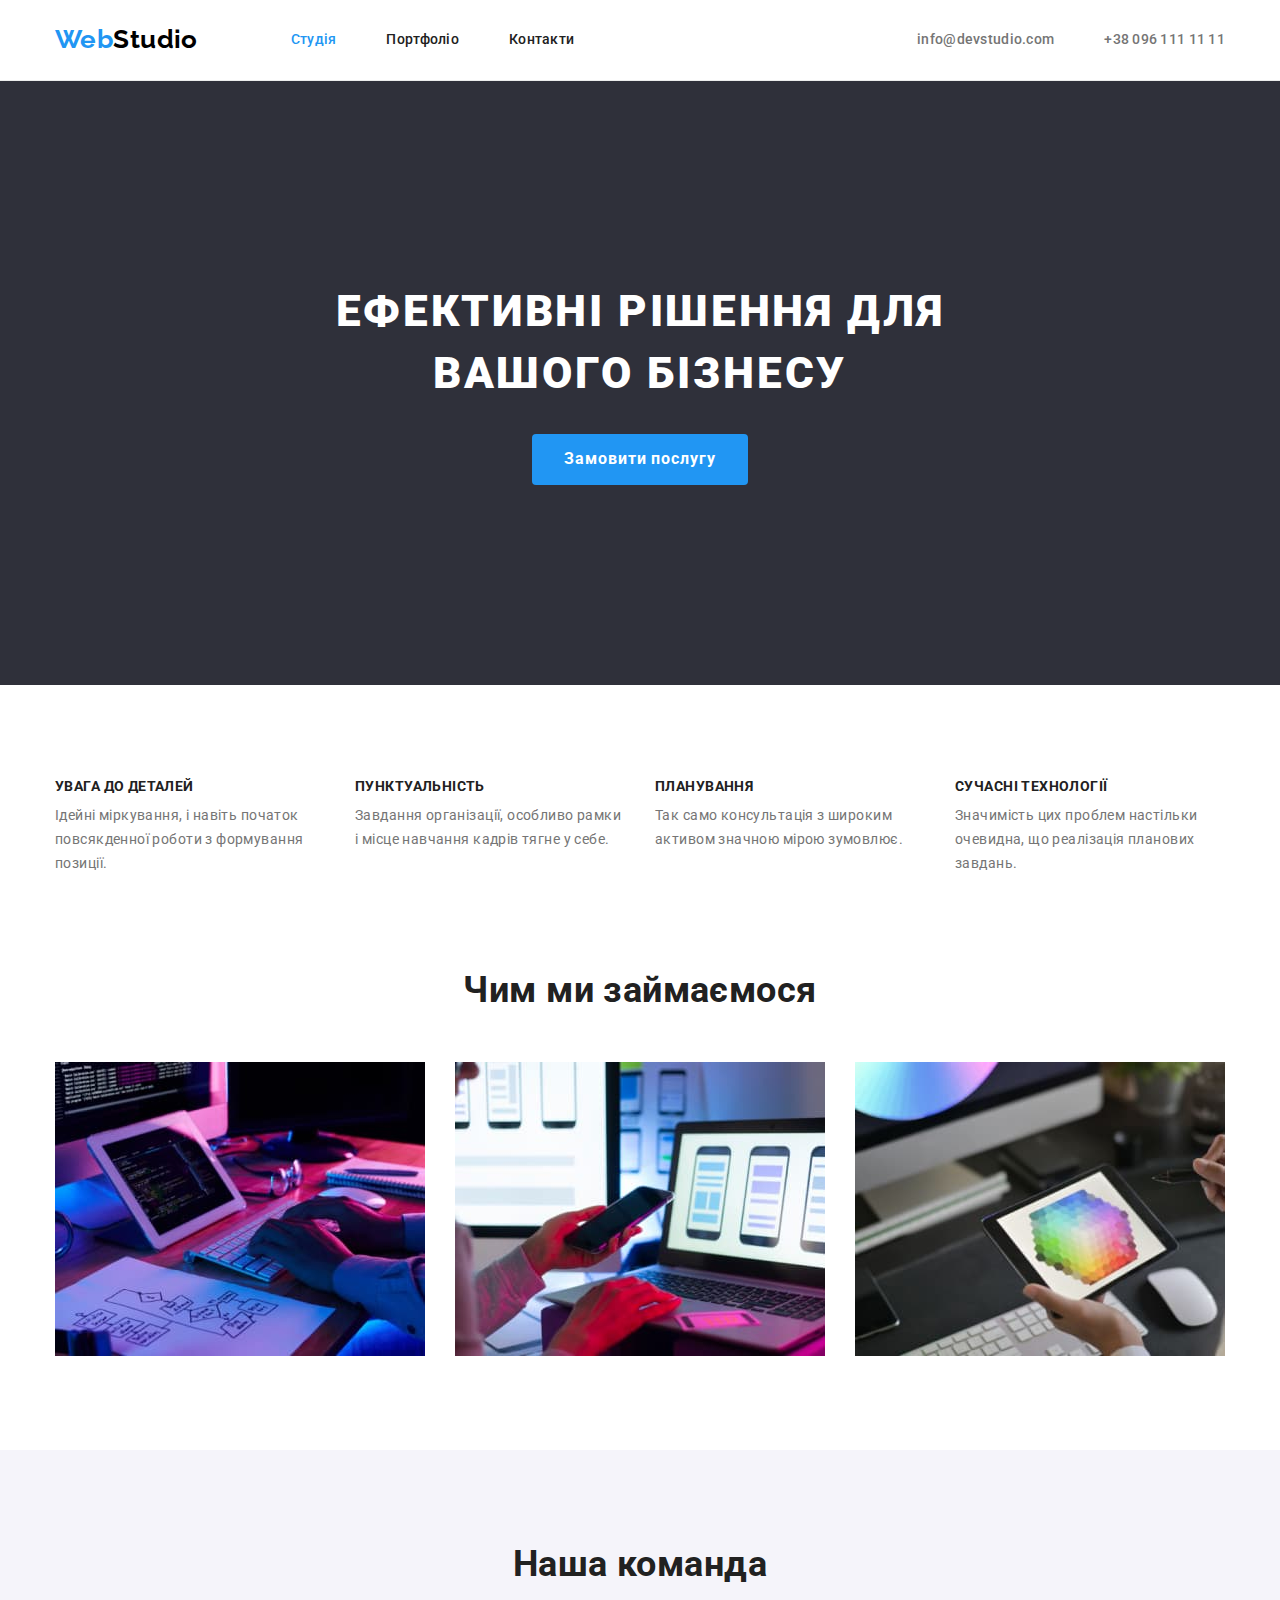
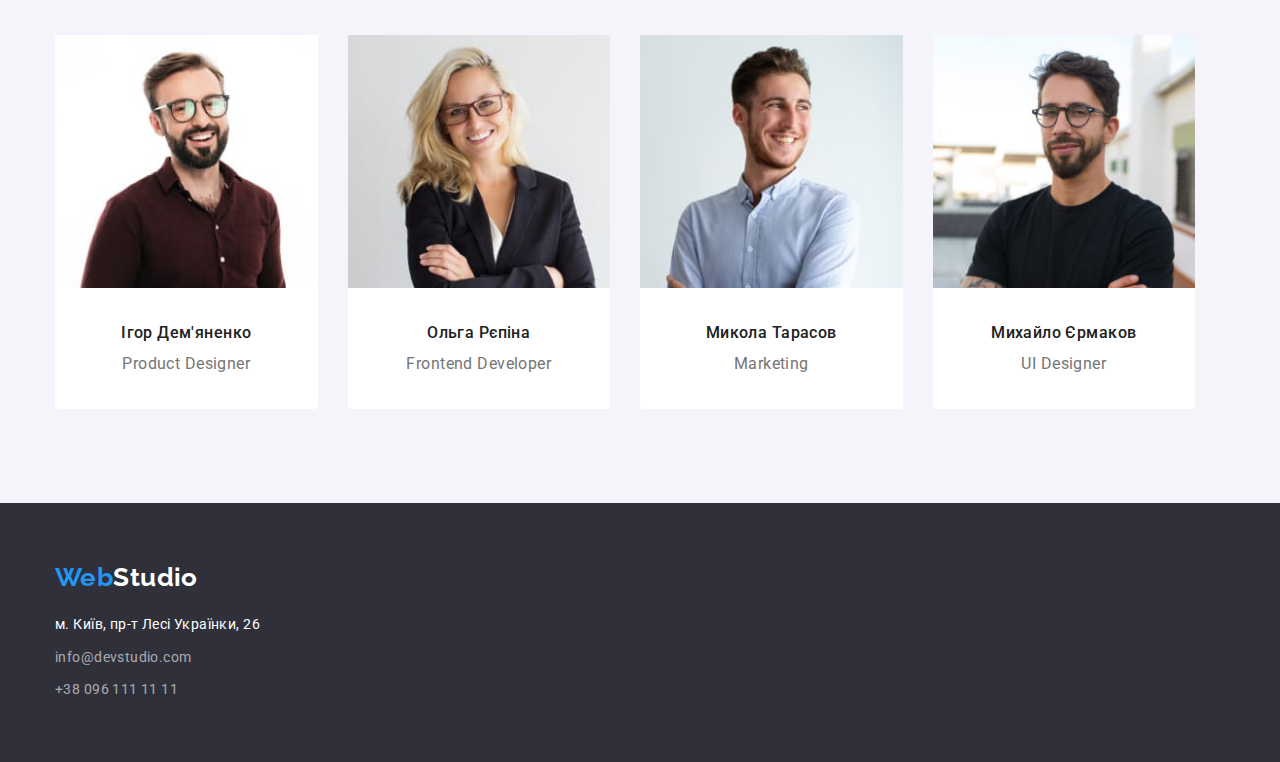
==== index.html @ bd80c908 "Перенос разметки и фото из предыдущего задания" ====
<!DOCTYPE html>
<html lang="uk">
<head>
    <meta charset="UTF-8">
    <meta http-equiv="X-UA-Compatible" content="IE=edge">
    <meta name="viewport" content="width=device-width, initial-scale=1.0">
    <link rel="preconnect" href="https://fonts.googleapis.com">
    <link rel="preconnect" href="https://fonts.gstatic.com" crossorigin>
    <link href="https://fonts.googleapis.com/css2?family=Raleway:wght@700&family=Roboto:wght@400;500;700;900&display=swap" rel="stylesheet">
    <link rel="stylesheet" href="https://cdnjs.cloudflare.com/ajax/libs/modern-normalize/1.0.0/modern-normalize.min.css" />
    <title>WebStudio</title>
    <link rel="stylesheet" href="./css/styles.css">
</head>
<body>
    <header class="header">
        <div class="container flex-container">
            <nav class="nav">
                <a class="logo" href="#"><span>Web</span>Studio</a>
                <ul class="site-navigation">
                    <li class="item"><a class="navigation-link current" href="#">Студія</a></li>
                    <li class="item"><a class="navigation-link" href="./portfolio.html">Портфоліо</a></li>
                    <li class="item"><a class="navigation-link" href="#">Контакти</a></li>
                </ul>
            </nav>
            <ul class="contacts-links">
                <li class="item"><a class="contacts-link" href="mailto:info@devstudio.com">info@devstudio.com</a></li>
                <li class="item"><a class="contacts-link" href="tel:+380961111111">+38 096 111 11 11</a></li>
            </ul>
        </div>
    </header>
    <main>
        <section class="hero">
            <div class="container">
                <h1 class="hero-title">Ефективні рішення для вашого бізнесу</h1>
                <button class="hero-button" type="button">Замовити послугу</button>
            </div>
        </section>
        <section class="section">
            <div class="container">
                <h2 class="visually-hidden">Чому ми</h2>
                <ul class="benefits">
                    <li class="item">
                        <h3 class="benefits-title">УВАГА ДО ДЕТАЛЕЙ</h3>
                        <p class="benefits-text">Ідейні міркування, і навіть початок повсякденної роботи з формування позиції.</p>
                    </li>
                    <li class="item">
                        <h3 class="benefits-title">ПУНКТУАЛЬНІСТЬ</h3>
                        <p class="benefits-text">Завдання організації, особливо рамки і місце навчання кадрів тягне у себе.</p>
                    </li>
                    <li class="item">
                        <h3 class="benefits-title">ПЛАНУВАННЯ</h3>
                        <p class="benefits-text">Так само консультація з широким активом значною мірою зумовлює.</p>
                    </li>
                    <li class="item">
                        <h3 class="benefits-title">СУЧАСНІ ТЕХНОЛОГІЇ</h3>
                        <p class="benefits-text">Значимість цих проблем настільки очевидна, що реалізація планових завдань.</p>
                    </li>
                </ul>
            </div>
        </section>
        <section class="section nopadding">
            <div class="container">
                <h2 class="section-title">Чим ми займаємося</h2>
                <ul class="offer-list">
                    <li class="item">
                        <a href="#"><img src="./images/img-4.jpg" alt="Веб розробка" width="370" height="294"></a>
                    </li>
                    <li class="item">
                        <a href="#"><img src="./images/img-5.jpg" alt="Дизайн інтерфейсів" width="370" height="294"></a>
                    </li>
                    <li class="item">
                        <a href="#"><img src="./images/img-6.jpg" alt="Графіка" width="370" height="294"></a>
                    </li>
                </ul>
            </div>
        </section>
        <section class="section team">
            <div class="container">
                <h2 class="section-title">Наша команда</h2>
                <ul class="team-list">
                    <li class="item">
                        <img class="team-img" src="./images/img.jpg" alt="Ігор Дем'яненко" width="270" height="260">
                        <div class="team-member-info">
                            <h3 class="team-title">Ігор Дем'яненко</h3>
                            <p class="team-text">Product Designer</p>
                        </div>
                    </li>
                    <li class="item">
                        <img class="team-img" src="./images/img-1.jpg" alt="Ольга Рєпіна" width="270" height="260">
                        <div class="team-member-info">
                            <h3 class="team-title">Ольга Рєпіна</h3>
                            <p class="team-text">Frontend Developer</p>
                        </div>
                    </li>
                    <li class="item">
                        <img class="team-img" src="./images/img-2.jpg" alt="Микола Тарасов" width="270" height="260">
                        <div class="team-member-info">
                            <h3 class="team-title">Микола Тарасов</h3>
                            <p class="team-text">Marketing</p>
                        </div>
                    </li>
                    <li class="item">
                        <img class="team-img" src="./images/img-3.jpg" alt="Михайло Єрмаков" width="270" height="260">
                        <div class="team-member-info">
                            <h3 class="team-title">Михайло Єрмаков</h3>
                            <p class="team-text">UI Designer</p>
                        </div>
                    </li>
                </ul>
            </div>
        </section>
    </main>
    <footer class="footer">
        <div class="container">
            <a class="footer-logo" href="#"><span>Web</span>Studio</a>
            <address class="address">
                <ul class="arddess-links">
                    <li class="item"><a class="address-link location" href="#">м. Київ, пр-т Лесі Українки, 26</a></li>
                    <li class="item"><a class="address-link" href="mailto:info@devstudio.com">info@devstudio.com</a></li>
                    <li class="item"><a class="address-link" href="tel:+380961111111">+38 096 111 11 11</a></li>
                </ul>
            </address>
        </div>
    </footer>
</body>
</html>
---- css/styles.css ----
/* 

font-family: 'Raleway', sans-serif;
font-family: 'Roboto', sans-serif; 

*/

*,
*::after,
*::before {
    box-sizing: border-box;
}

:root {
    --primary-bg-color: #FFFFFF;
    --secondary-bg-color: #F5F4FA;
    --primary-text-color: #212121;
    --secondary-text-color: #757575;
    --accent-color: #2196F3;
    --footer-bg-color: #2F303A;
    --white-color: #ffffff;
    --header-borderline: #ECECEC;
    --works-borderline: #eeeeee;
}

body {
    margin: 0;
    padding: 0;

    background-color: var(--primary-bg-color);

    font-size: 14px;
    font-family: 'Roboto', sans-serif;
    letter-spacing: 0.03em;
    color: var(--primary-text-color);
}

/* Reset */

h1,
h2,
h3,
h4,
h5,
h6,
p,
ul,
li {
    margin: 0;
    padding: 0;
}

a {
    text-decoration: none;
}

ul {
    list-style-type: none;
}

img {
    display: block;
    max-width: 100%;
    height: auto;
}

/* Hide */

.visually-hidden {
    position: absolute;
    width: 1px;
    height: 1px;
    margin: -1px;
    padding: 0;
    overflow: hidden;
    border: 0;
    clip: rect(0 0 0 0);
}

.container {
    margin: 0 auto;
    width: 1200px;
    padding: 0px 15px
}

/* Header */

.header {
    border-bottom: 1px solid var(--header-borderline);
}

.flex-container {
    display: flex;
    align-items: center;
}

.logo {
    /* Styles */
    font-family: 'Raleway', sans-serif;
    color: #000000;
    font-weight: 700;
    font-size: 26px;
    line-height: 1.15;
}

.logo > span {
    color: var(--accent-color);
}

.nav {
    display: flex;
    align-items: center;
}

.site-navigation {
    margin-left: 93px;
    display: flex;
    gap: 50px
}

/* .site-navigation > .item {
    padding: 32px 0px;
} */

.navigation-link {
    display: inline-block;
    padding: 32px 0px;

    font-weight: 500;
    line-height: 1.14;
    letter-spacing: 0.02em;
    color: var(--primary-text-color);
}

.navigation-link:hover,
.navigation-link:focus {
    color: var(--accent-color);
}

.contacts-links {
    display: flex;
    margin-left: auto;
    gap: 50px;
}

.contacts-link {    
    display: inline-block;
    padding: 32px 0px;

    color: var(--secondary-text-color);
    font-weight: 500;
    line-height: 1.14;
    letter-spacing: 0.02em;
}

.contacts-link:hover,
.contacts-link:focus {
    color: var(--accent-color);
}

.current {
    color: var(--accent-color);
}

/* Hero */

.hero {
    padding: 200px 0px;
    text-align: center;

    background-color: var(--footer-bg-color);  /* Для видимости белого текста */
    color: var(--white-color);
}

.hero-title {
    margin: 0 auto;
    margin-bottom: 30px;
    width: 696px;

    font-weight: 900;
    font-size: 44px;
    line-height: 1.4;
    text-align: center;
    letter-spacing: 0.06em;
    text-transform: uppercase;
}

.hero-button {
    border: 0;
    border-radius: 4px;
    padding: 10px 32px;

    background-color: var(--accent-color);

    font-weight: 700;
    font-size: 16px;
    line-height: 1.9;
    text-align: center;
    letter-spacing: 0.06em;
    color: var(--white-color);
}

.hero-button:hover,
.hero-button:focus {
    background-color: #188CE8;
}


/* Sections */

.section {
    padding: 94px 0px;
}

.section-title {
    margin-bottom: 50px;

    font-size: 36px;
    line-height: 1.16;
    text-align: center;
}

/* Benefits */

.benefits {
    display: flex;
    gap: 30px
}

.benefits > .item {
    flex-basis: calc((100% - 90px) / 4);
}

.benefits-title {
    font-size: 14px;
    line-height: 1.14;
    text-transform: uppercase;
    margin-bottom: 10px;
}

.benefits-text {
    color: var(--secondary-text-color);
    line-height: 1.7;
}

.nopadding {
    padding-top: 0px;
}

/* Offers */

.offer-list {
    display: flex;
    flex-wrap: wrap;
    gap: 30px;
}

.offer-list > .item {
    flex-basis: calc((100% - 60px) / 3);
}

/* Team */

.section.team {
    background-color: var(--secondary-bg-color);
}

.team-list {
    display: flex;
    flex-wrap: wrap;
    gap: 30px;
}

.team-list > .item {
    flex-basis: calc((100% - 120px) / 4);
    border-radius: 4px;

    background-color: #fff;
}

.team-img {
}

.team-member-info {
    padding: 30px 32px;
}

.team-title {
    text-align: center;

    font-weight: 500;
    font-size: 16px;
    line-height: 1.9;
}

.team-text {
    text-align: center;

    font-size: 16px;
    line-height: 1.9;
    color: var(--secondary-text-color);
}

/* Footer */

.footer {
    padding: 60px 0px;

    background-color: var(--footer-bg-color);
}

.footer-logo {
    display: block;
    margin-bottom: 20px;

    /* Styles */
    font-family: 'Raleway', sans-serif;
    color: var(--white-color);
    font-weight: 700;
    font-size: 26px;
    line-height: 1.15;
}

.footer-logo > span {
    color: var(--accent-color);
}

.arddess-links > .item {
    margin-bottom: 9px;
}

.arddess-links>.item:last-child {
    margin-bottom: 0px;
}

.address-link {
    line-height: 1.7;
    font-style: normal;
    color: rgba(255, 255, 255, 0.6);;
}

.address-link.location {
    color: var(--white-color);
}

.address-link:hover,
.address-link:focus {
    color: var(--accent-color)
}

/* PAGE PORTFOLIO */

/* Filters */

.filters-list {
    justify-content: center;
    margin-bottom: 50px;
    display: flex;
    gap: 8px;
}

.filters-btn {
    padding: 6px 22px;
    border: 0;
    border-radius: 4px;

    font-family: 'Roboto';
    font-style: normal;
    font-weight: 500;
    font-size: 16px;
    line-height: 1.6;
    letter-spacing: 0.03em;
    color: var(--primary-text-color);
    background-color: var(--secondary-bg-color);
}

.filters-btn:hover,
.filters-btn:focus {
    color: var(--white-color);
    background-color: var(--accent-color);
}

/* Works */

.works-list {
    display: flex;
    flex-wrap: wrap;
    gap: 30px;
}

.works-list > .item {
    flex-basis: calc((100% - 60px) / 3);
}

.work-about {
    padding: 20px 24px;
    border-bottom: 1px solid var(--works-borderline);
    border-left: 1px solid var(--works-borderline);
    border-right: 1px solid var(--works-borderline);
}

.works-title {
    margin-bottom: 4px;

    font-size: 18px;
    line-height: 2;
    letter-spacing: 0.06em;
    color: var(--primary-text-color);
}

.works-text {
    

    font-size: 16px;
    line-height: 1.9;
    letter-spacing: 0.03em;
    color: var(--secondary-text-color);
}
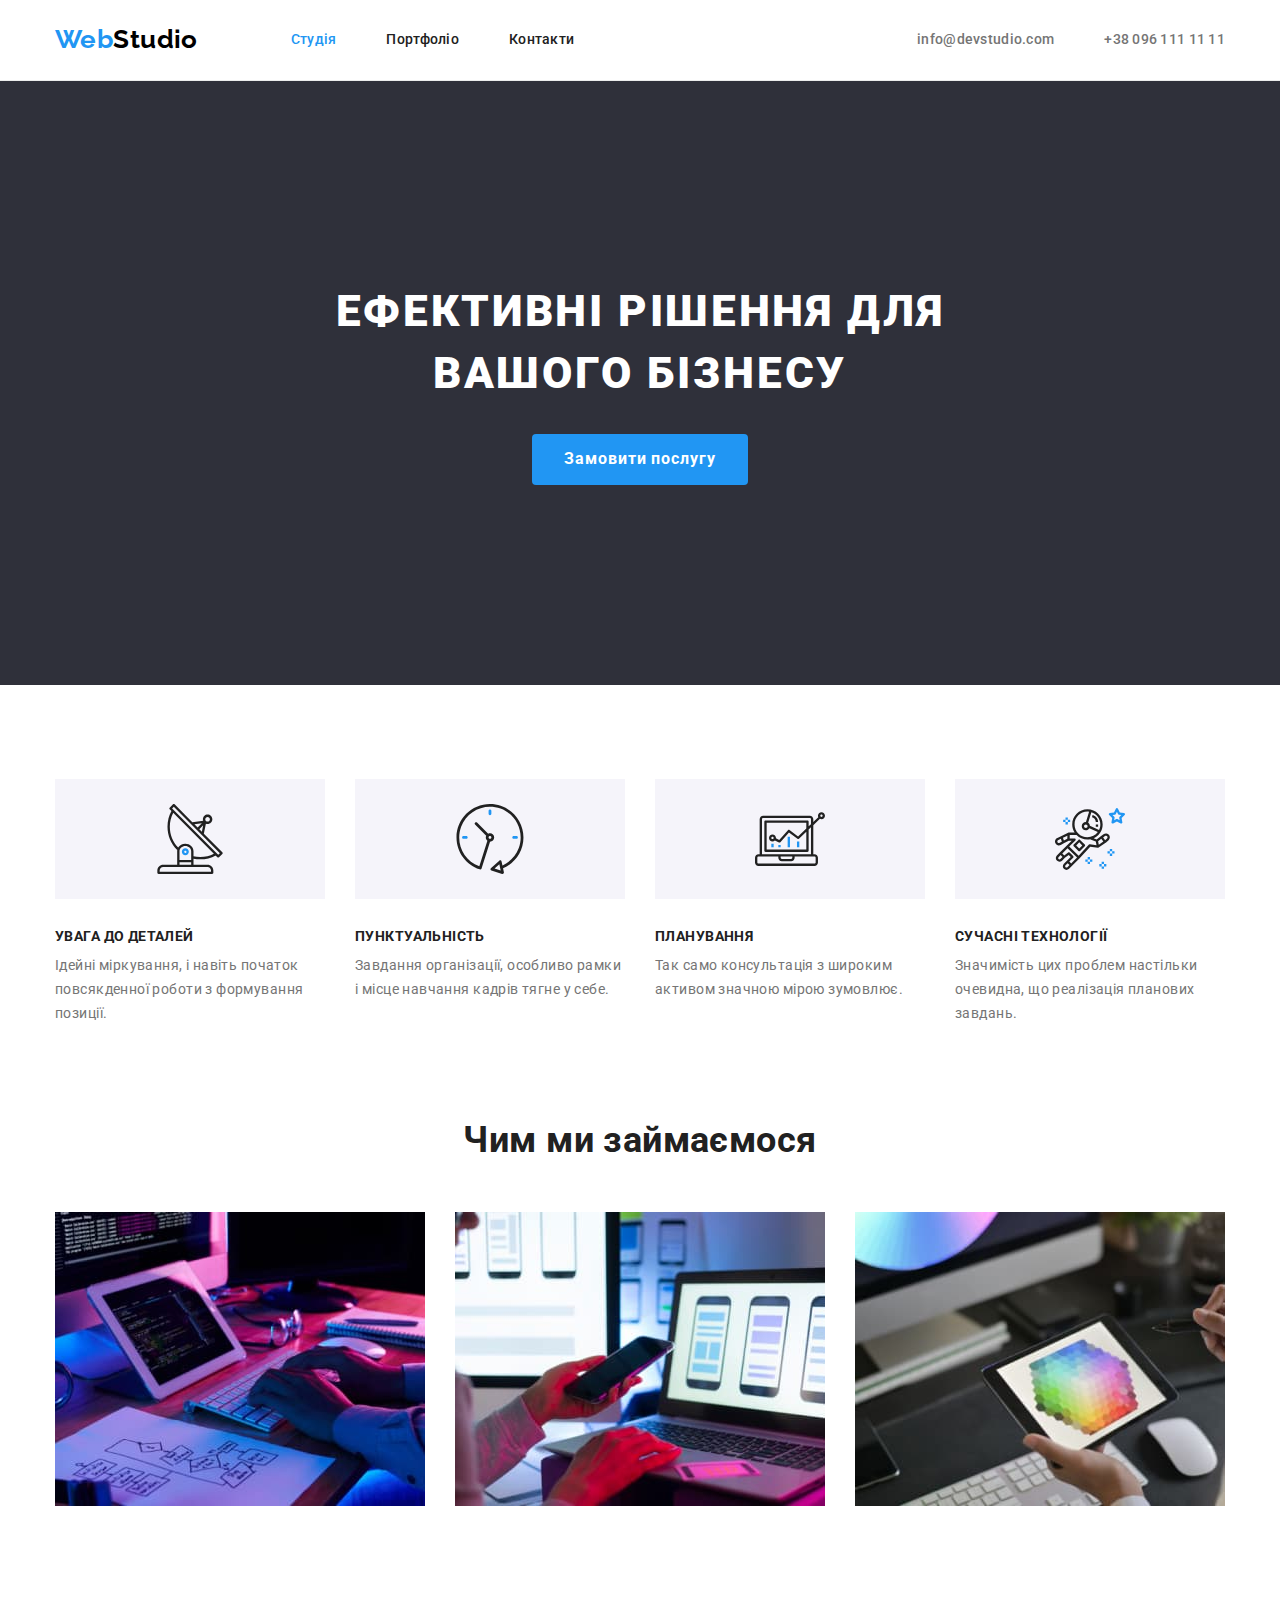
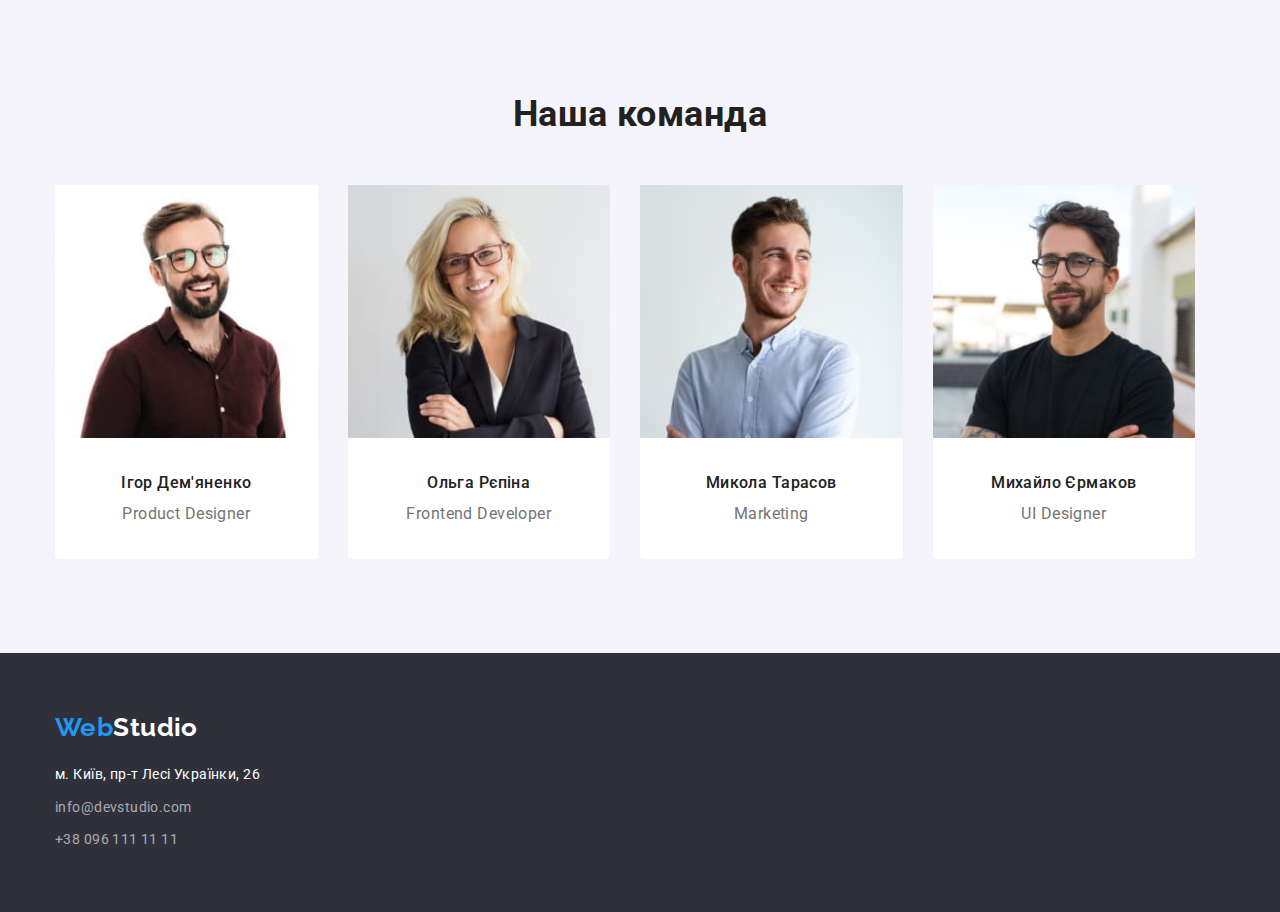
==== commit 912772d4: "Иконки" ====
--- a/index.html
+++ b/index.html
@@ -40,18 +40,38 @@
                 <h2 class="visually-hidden">Чому ми</h2>
                 <ul class="benefits">
                     <li class="item">
+                        <div class="benefits-icon-wrap">
+                            <svg class="benefits-icon" width="70" height="70">
+                                <use href="./images/icons-sprite.svg#icon-antenna"></use>
+                            </svg>
+                        </div>
                         <h3 class="benefits-title">УВАГА ДО ДЕТАЛЕЙ</h3>
                         <p class="benefits-text">Ідейні міркування, і навіть початок повсякденної роботи з формування позиції.</p>
                     </li>
                     <li class="item">
+                        <div class="benefits-icon-wrap">
+                            <svg class="benefits-icon" width="70" height="70">
+                                <use href="./images/icons-sprite.svg#icon-clock"></use>
+                            </svg>
+                        </div>
                         <h3 class="benefits-title">ПУНКТУАЛЬНІСТЬ</h3>
                         <p class="benefits-text">Завдання організації, особливо рамки і місце навчання кадрів тягне у себе.</p>
                     </li>
                     <li class="item">
+                        <div class="benefits-icon-wrap">
+                            <svg class="benefits-icon" width="70" height="70">
+                                <use href="./images/icons-sprite.svg#icon-diagram"></use>
+                            </svg>
+                        </div>
                         <h3 class="benefits-title">ПЛАНУВАННЯ</h3>
                         <p class="benefits-text">Так само консультація з широким активом значною мірою зумовлює.</p>
                     </li>
                     <li class="item">
+                        <div class="benefits-icon-wrap">
+                            <svg class="benefits-icon" width="70" height="70">
+                                <use href="./images/icons-sprite.svg#icon-astronaut"></use>
+                            </svg>
+                        </div>
                         <h3 class="benefits-title">СУЧАСНІ ТЕХНОЛОГІЇ</h3>
                         <p class="benefits-text">Значимість цих проблем настільки очевидна, що реалізація планових завдань.</p>
                     </li>
--- a/css/styles.css
+++ b/css/styles.css
@@ -231,6 +231,19 @@
     flex-basis: calc((100% - 90px) / 4);
 }
 
+.benefits-icon-wrap {
+    width: 270px;
+    height: 120px;
+    padding: 25px 100px;
+    margin-bottom: 30px;
+    background-color: var(--secondary-bg-color)
+}
+
+.benefits-icon {
+    width: 70px;
+    height: 70px;
+}
+
 .benefits-title {
     font-size: 14px;
     line-height: 1.14;
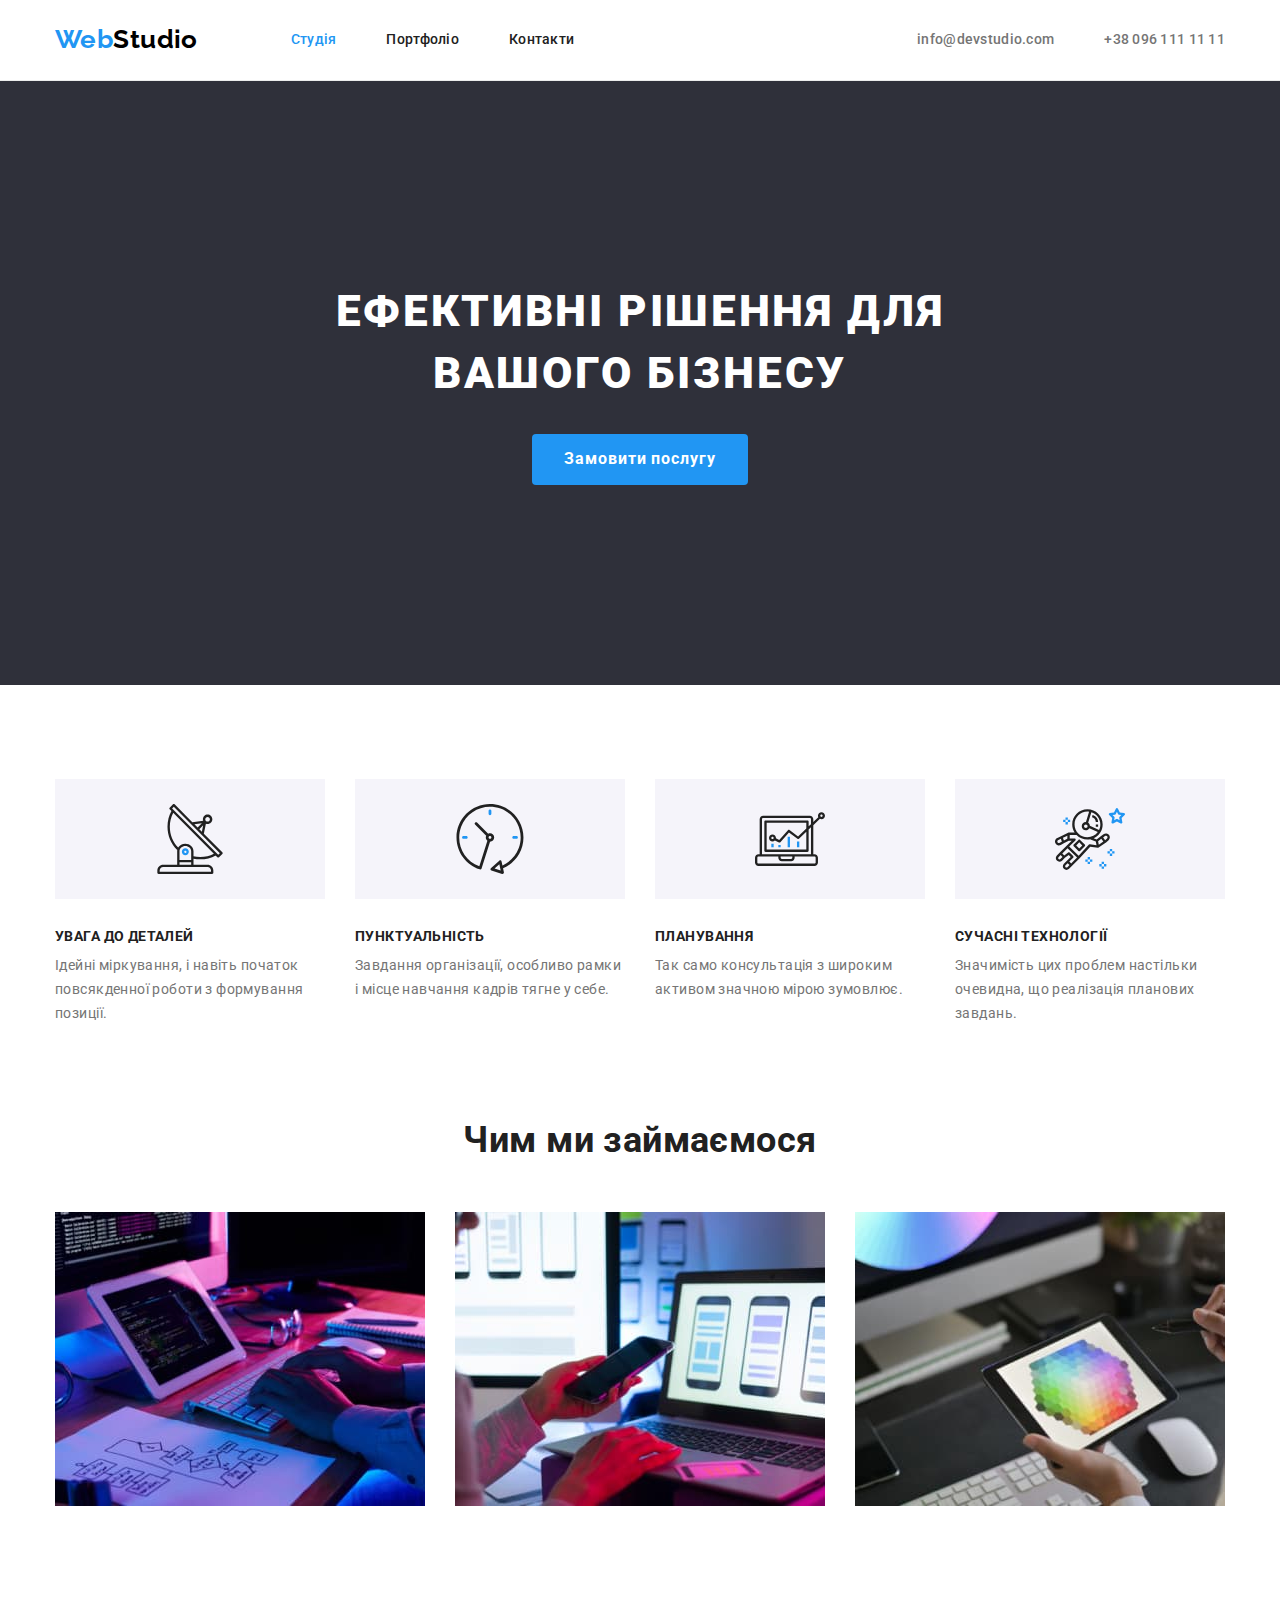
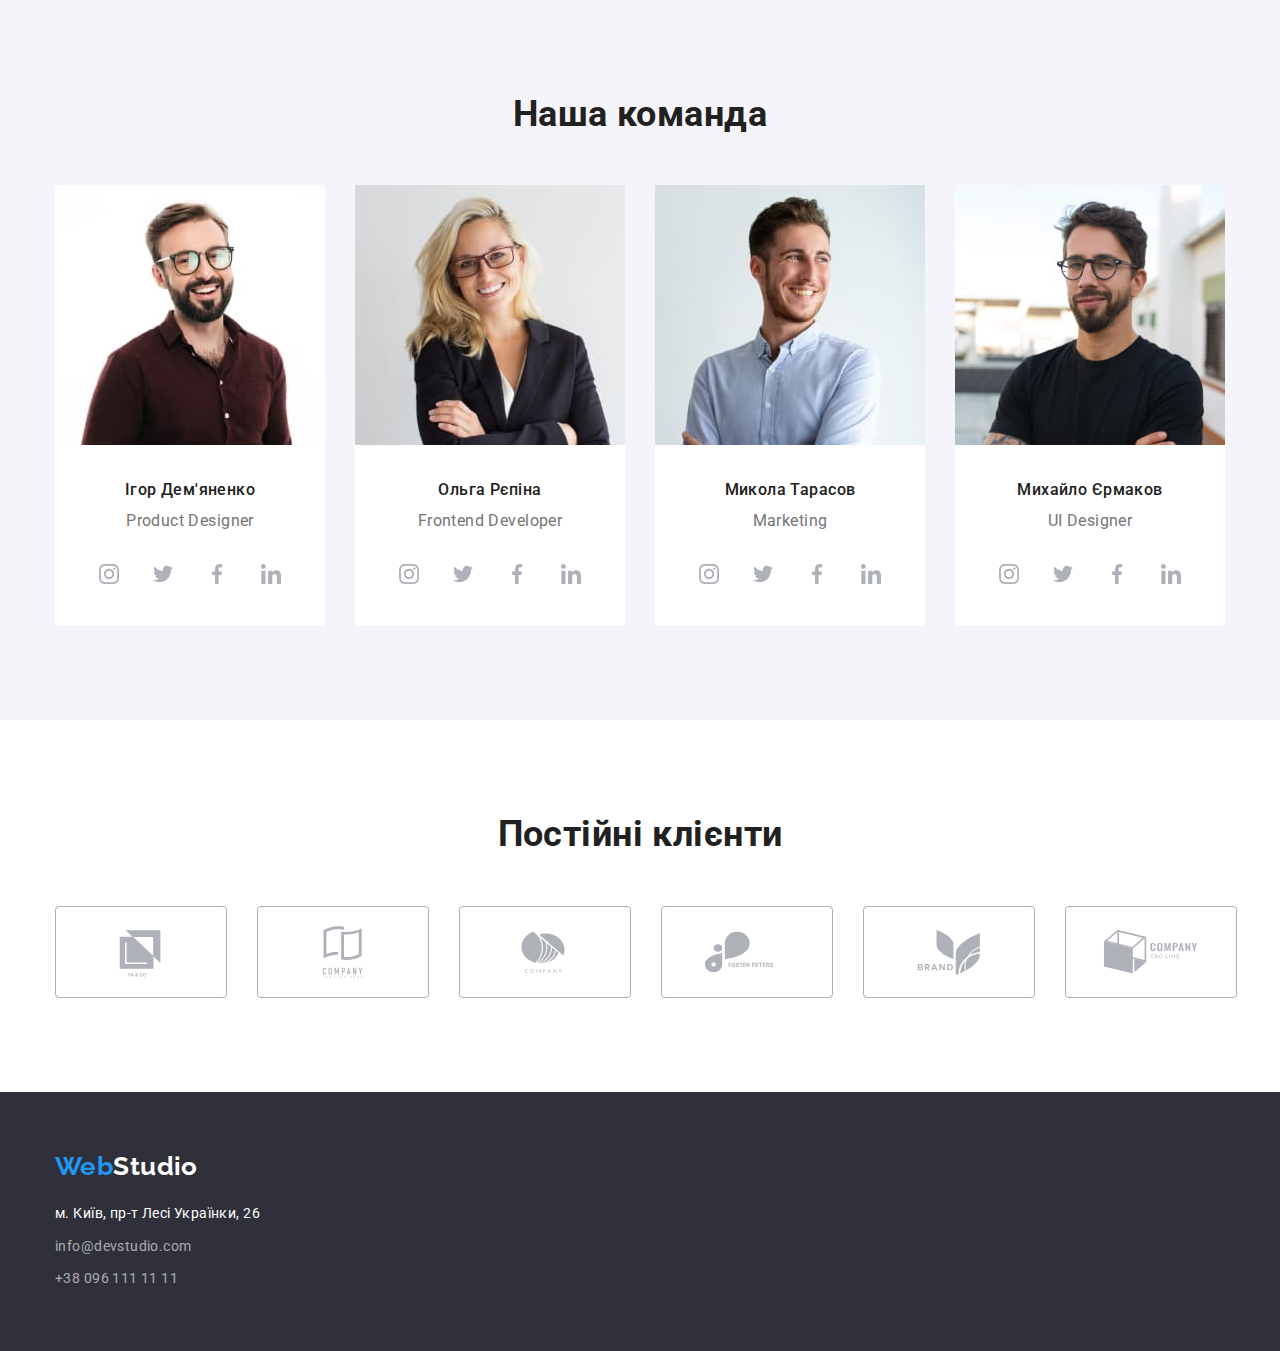
==== commit 526c2524: "Иконки" ====
--- a/index.html
+++ b/index.html
@@ -103,6 +103,28 @@
                         <div class="team-member-info">
                             <h3 class="team-title">Ігор Дем'яненко</h3>
                             <p class="team-text">Product Designer</p>
+                            <div class="team-social-networks">
+                                <a href="#" class="social-networks-wrap">
+                                    <svg class="social-networks-icon" width="20" height="20">
+                                        <use href="./images/icons-sprite.svg#icon-instagram"></use>
+                                    </svg>
+                                </a>
+                                <a href="#" class="social-networks-wrap">
+                                    <svg class="social-networks-icon" width="20" height="20">
+                                        <use href="./images/icons-sprite.svg#icon-twitter"></use>
+                                    </svg>
+                                </a>
+                                <a href="#" class="social-networks-wrap">
+                                    <svg class="social-networks-icon" width="20" height="20">
+                                        <use href="./images/icons-sprite.svg#icon-facebook"></use>
+                                    </svg>
+                                </a>
+                                <a href="#" class="social-networks-wrap">
+                                    <svg class="social-networks-icon" width="20" height="20">
+                                        <use href="./images/icons-sprite.svg#icon-linkedin"></use>
+                                    </svg>
+                                </a>
+                            </div>
                         </div>
                     </li>
                     <li class="item">
@@ -110,6 +132,28 @@
                         <div class="team-member-info">
                             <h3 class="team-title">Ольга Рєпіна</h3>
                             <p class="team-text">Frontend Developer</p>
+                            <div class="team-social-networks">
+                                <a href="#" class="social-networks-wrap">
+                                    <svg class="social-networks-icon" width="20" height="20">
+                                        <use href="./images/icons-sprite.svg#icon-instagram"></use>
+                                    </svg>
+                                </a>
+                                <a href="#" class="social-networks-wrap">
+                                    <svg class="social-networks-icon" width="20" height="20">
+                                        <use href="./images/icons-sprite.svg#icon-twitter"></use>
+                                    </svg>
+                                </a>
+                                <a href="#" class="social-networks-wrap">
+                                    <svg class="social-networks-icon" width="20" height="20">
+                                        <use href="./images/icons-sprite.svg#icon-facebook"></use>
+                                    </svg>
+                                </a>
+                                <a href="#" class="social-networks-wrap">
+                                    <svg class="social-networks-icon" width="20" height="20">
+                                        <use href="./images/icons-sprite.svg#icon-linkedin"></use>
+                                    </svg>
+                                </a>
+                            </div>
                         </div>
                     </li>
                     <li class="item">
@@ -117,6 +161,28 @@
                         <div class="team-member-info">
                             <h3 class="team-title">Микола Тарасов</h3>
                             <p class="team-text">Marketing</p>
+                            <div class="team-social-networks">
+                                <a href="#" class="social-networks-wrap">
+                                    <svg class="social-networks-icon" width="20" height="20">
+                                        <use href="./images/icons-sprite.svg#icon-instagram"></use>
+                                    </svg>
+                                </a>
+                                <a href="#" class="social-networks-wrap">
+                                    <svg class="social-networks-icon" width="20" height="20">
+                                        <use href="./images/icons-sprite.svg#icon-twitter"></use>
+                                    </svg>
+                                </a>
+                                <a href="#" class="social-networks-wrap">
+                                    <svg class="social-networks-icon" width="20" height="20">
+                                        <use href="./images/icons-sprite.svg#icon-facebook"></use>
+                                    </svg>
+                                </a>
+                                <a href="#" class="social-networks-wrap">
+                                    <svg class="social-networks-icon" width="20" height="20">
+                                        <use href="./images/icons-sprite.svg#icon-linkedin"></use>
+                                    </svg>
+                                </a>
+                            </div>
                         </div>
                     </li>
                     <li class="item">
@@ -124,7 +190,66 @@
                         <div class="team-member-info">
                             <h3 class="team-title">Михайло Єрмаков</h3>
                             <p class="team-text">UI Designer</p>
-                        </div>
+                            <div class="team-social-networks">
+                                <a href="#" class="social-networks-wrap">
+                                    <svg class="social-networks-icon" width="20" height="20">
+                                        <use href="./images/icons-sprite.svg#icon-instagram"></use>
+                                    </svg>
+                                </a>
+                                <a href="#" class="social-networks-wrap">
+                                    <svg class="social-networks-icon" width="20" height="20">
+                                        <use href="./images/icons-sprite.svg#icon-twitter"></use>
+                                    </svg>
+                                </a>
+                                <a href="#" class="social-networks-wrap">
+                                    <svg class="social-networks-icon" width="20" height="20">
+                                        <use href="./images/icons-sprite.svg#icon-facebook"></use>
+                                    </svg>
+                                </a>
+                                <a href="#" class="social-networks-wrap">
+                                    <svg class="social-networks-icon" width="20" height="20">
+                                        <use href="./images/icons-sprite.svg#icon-linkedin"></use>
+                                    </svg>
+                                </a>
+                            </div>
+                        </div>
+                    </li>
+                </ul>
+            </div>
+        </section>
+        <section class="section">
+            <div class="container">
+                <h2 class="section-title">Постійні клієнти</h2>
+                <ul class="clients-list">
+                    <li class="item">
+                        <svg class="client-icon" width="106" height="60">
+                            <use href="./images/icons-sprite.svg#icon-logo1"></use>
+                        </svg>
+                    </li>
+                    <li class="item">
+                        <svg class="client-icon" width="106" height="60">
+                            <use href="./images/icons-sprite.svg#icon-logo2"></use>
+                        </svg>
+                    </li>
+                    <li class="item">
+                        <svg class="client-icon" width="106" height="60">
+                            <use href="./images/icons-sprite.svg#icon-logo3"></use>
+                        </svg>
+                    </li>
+                    <li class="item">
+                        <svg class="client-icon" width="106" height="60">
+                            <use href="./images/icons-sprite.svg#icon-logo4"></use>
+                        </svg>
+                    </li>
+                    <li class="item">
+                        <svg class="client-icon" width="106" height="60">
+                            <use href="./images/icons-sprite.svg#icon-logo5"></use>
+                        </svg>
+                    </li>
+                    <li class="item">
+                        <svg class="client-icon" width="106" height="60">
+                            <use href="./images/icons-sprite.svg#icon-logo6"></use>
+                        </svg>
                     </li>
                 </ul>
             </div>
--- a/css/styles.css
+++ b/css/styles.css
@@ -21,6 +21,7 @@
     --white-color: #ffffff;
     --header-borderline: #ECECEC;
     --works-borderline: #eeeeee;
+    --clients-border-color: #AFB1B8;
 }
 
 body {
@@ -307,11 +308,47 @@
 }
 
 .team-text {
+    margin-bottom: 16px;
     text-align: center;
 
     font-size: 16px;
     line-height: 1.9;
     color: var(--secondary-text-color);
+}
+
+.team-social-networks {
+    display: flex;
+    gap: 10px;
+}
+
+.social-networks-wrap {
+    width: 44px;
+    height: 44px;
+    padding: 12px;
+    border-radius: 50%;
+}
+
+.social-networks-icon {
+    fill: currentColor;
+}   
+
+/* Clients */
+
+.clients-list {
+    display: flex;
+    gap: 30px;
+}
+
+.clients-list > .item {
+    height: 92px;
+    flex-basis: calc((100% - 150px) / 6);
+    padding: 16px 32px;
+    border: 1px solid var(--clients-border-color);
+    border-radius: 4px;
+}
+
+.client-icon {
+
 }
 
 /* Footer */
@@ -359,6 +396,10 @@
 .address-link:hover,
 .address-link:focus {
     color: var(--accent-color)
+}
+
+.footer-flex {
+    display: flex;
 }
 
 /* PAGE PORTFOLIO */
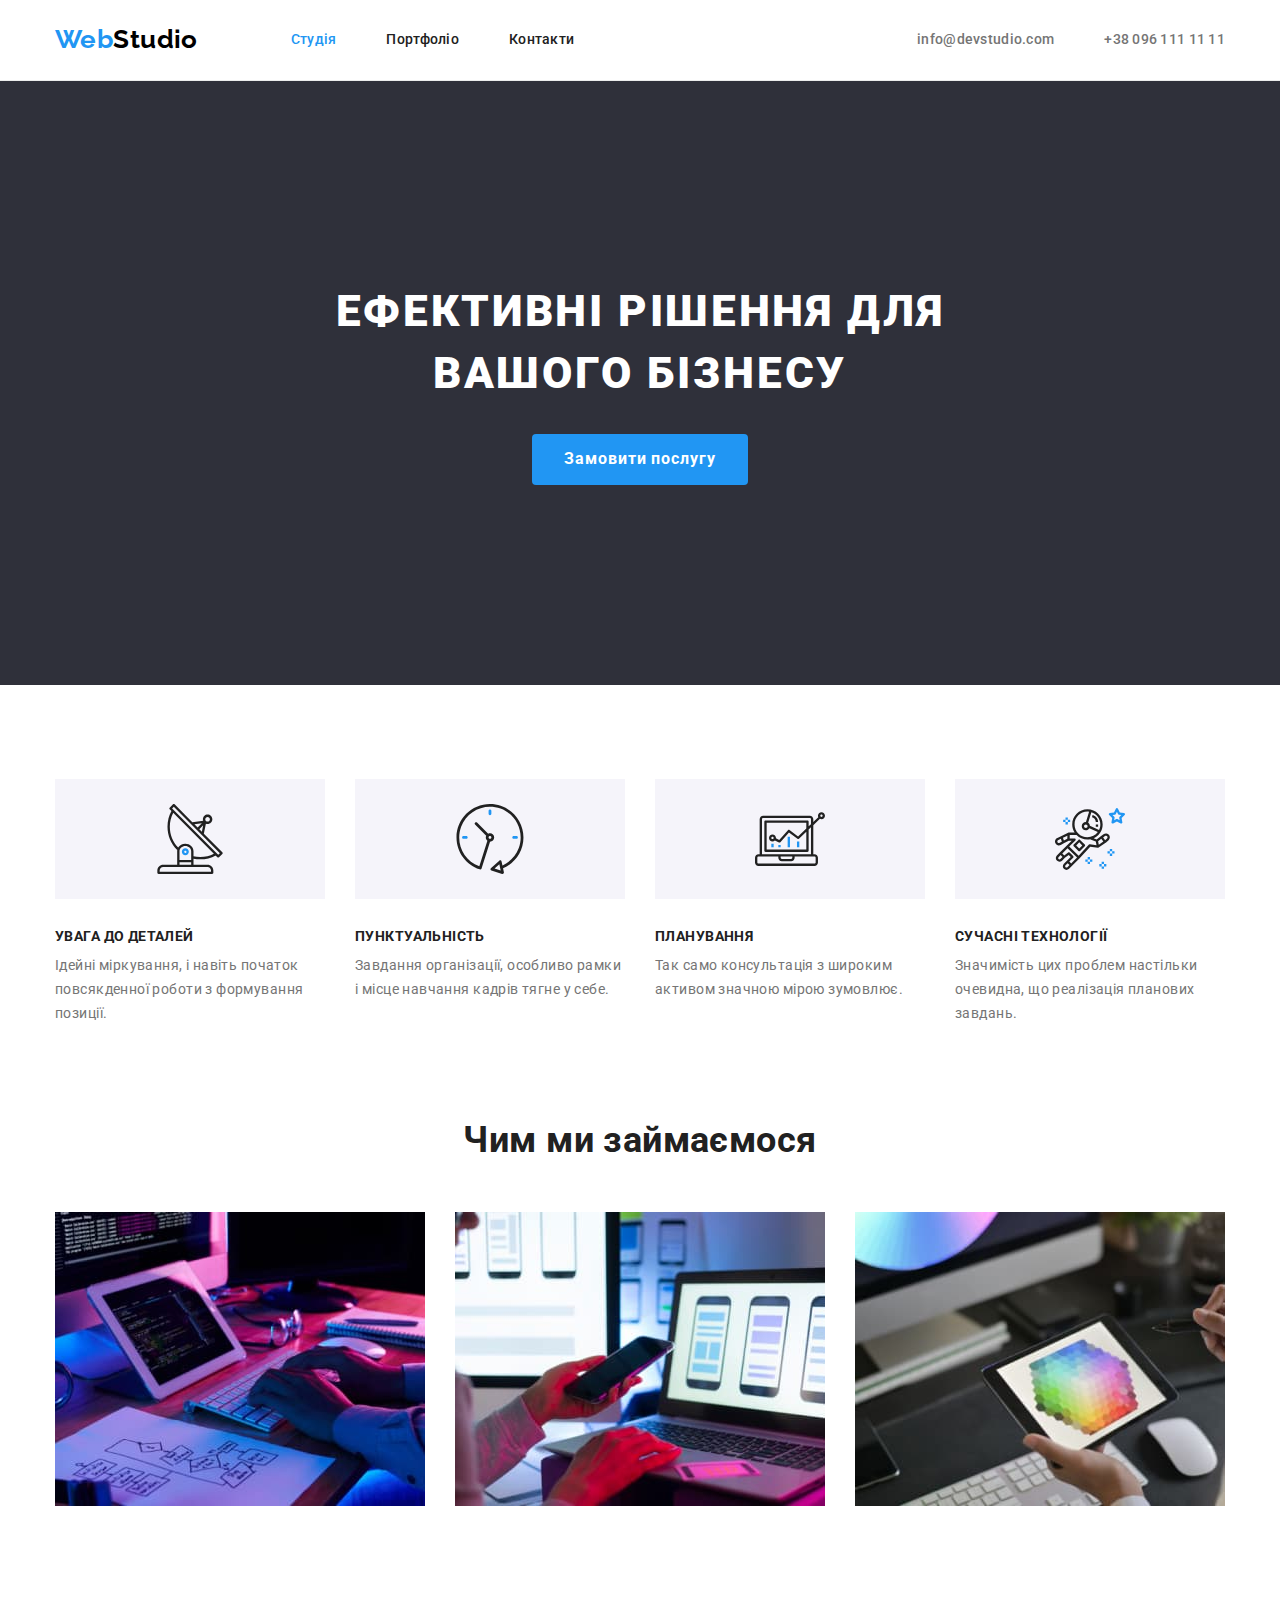
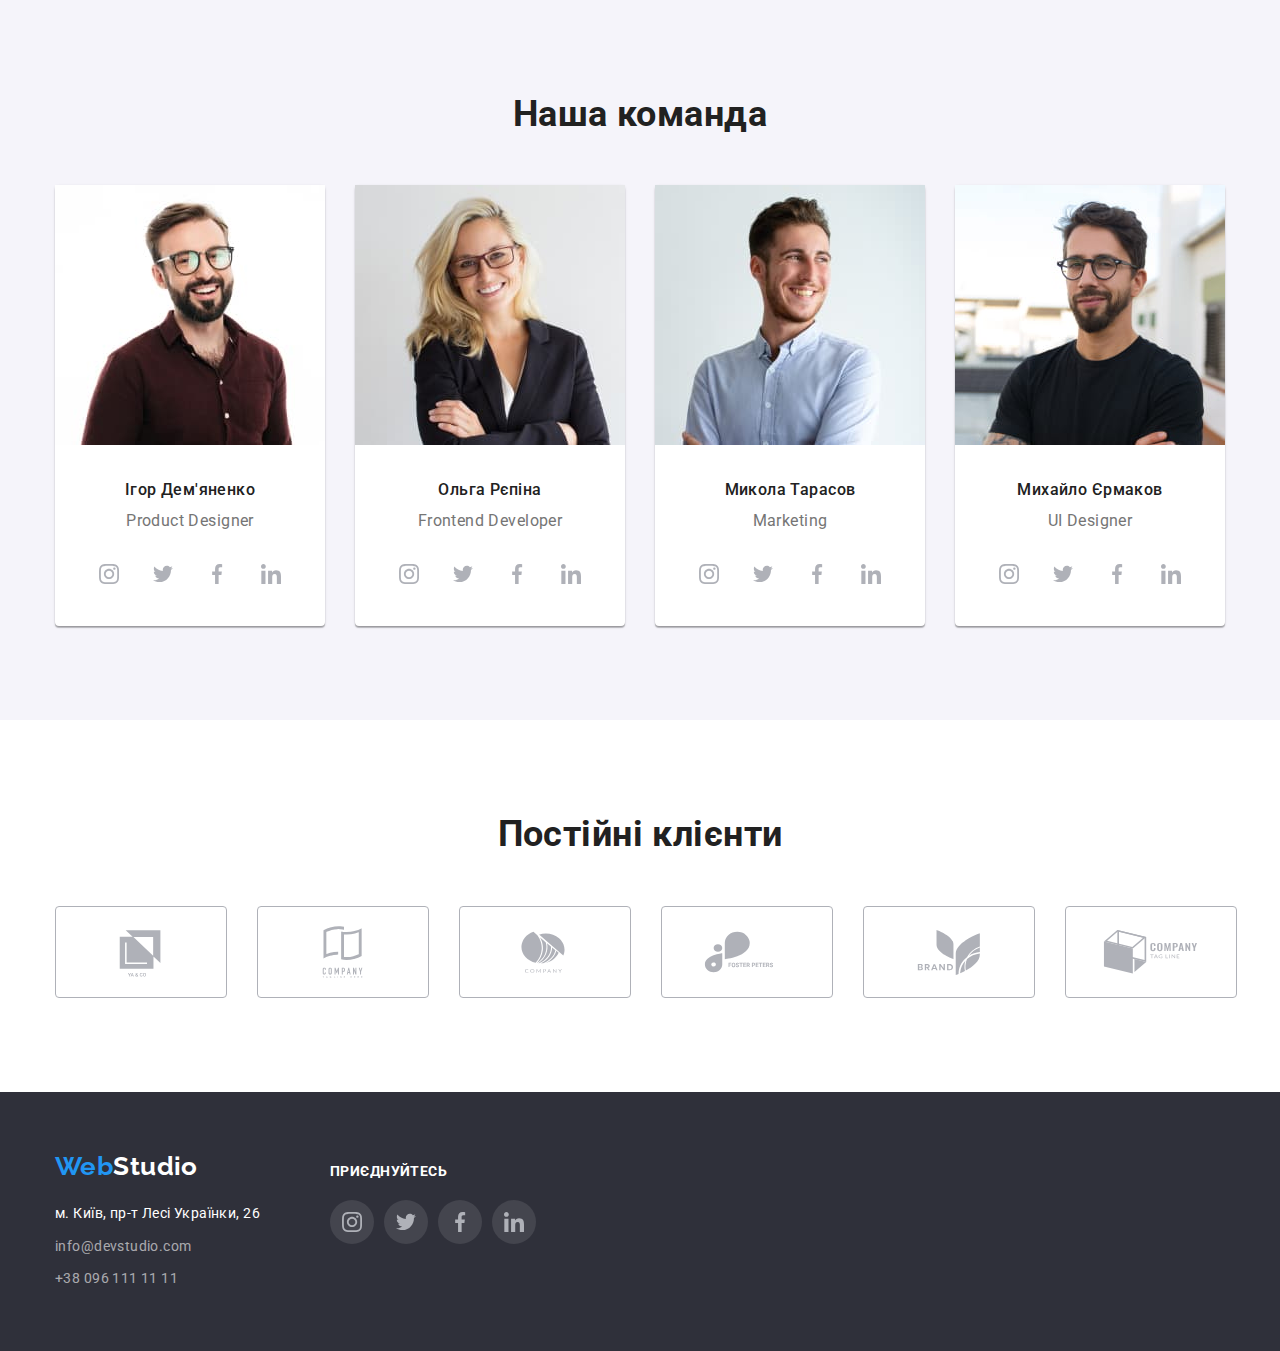
==== commit 00b2a53e: "Иконки + тени" ====
--- a/index.html
+++ b/index.html
@@ -256,15 +256,42 @@
         </section>
     </main>
     <footer class="footer">
-        <div class="container">
-            <a class="footer-logo" href="#"><span>Web</span>Studio</a>
-            <address class="address">
-                <ul class="arddess-links">
-                    <li class="item"><a class="address-link location" href="#">м. Київ, пр-т Лесі Українки, 26</a></li>
-                    <li class="item"><a class="address-link" href="mailto:info@devstudio.com">info@devstudio.com</a></li>
-                    <li class="item"><a class="address-link" href="tel:+380961111111">+38 096 111 11 11</a></li>
-                </ul>
-            </address>
+        <div class="container footer-flex">
+            <div class="footer-first-colomn">
+                <a class="footer-logo" href="#"><span>Web</span>Studio</a>
+                <address class="address">
+                    <ul class="arddess-links">
+                        <li class="item"><a class="address-link location" href="#">м. Київ, пр-т Лесі Українки, 26</a></li>
+                        <li class="item"><a class="address-link" href="mailto:info@devstudio.com">info@devstudio.com</a></li>
+                        <li class="item"><a class="address-link" href="tel:+380961111111">+38 096 111 11 11</a></li>
+                    </ul>
+                </address>
+            </div>
+            <div class="footer-second-colomn">
+                <span class="footer-social-title">ПРИЄДНУЙТЕСЬ</span>
+                <div class="footer-social-networks">
+                    <a class="footer-social-wrap" href="#">
+                        <svg class="footer-social-icon" width="20" height="20">
+                            <use href="./images/icons-sprite.svg#icon-instagram"></use>
+                        </svg>
+                    </a>
+                    <a class="footer-social-wrap" href="#">
+                        <svg class="footer-social-icon" width="20" height="20">
+                            <use href="./images/icons-sprite.svg#icon-twitter"></use>
+                        </svg>
+                    </a>
+                    <a class="footer-social-wrap" href="#">
+                        <svg class="footer-social-icon" width="20" height="20">
+                            <use href="./images/icons-sprite.svg#icon-facebook"></use>
+                        </svg>
+                    </a>
+                    <a class="footer-social-wrap" href="#">
+                        <svg class="footer-social-icon" width="20" height="20">
+                            <use href="./images/icons-sprite.svg#icon-linkedin"></use>
+                        </svg>
+                    </a>
+                </div>
+            </div>
         </div>
     </footer>
 </body>
--- a/css/styles.css
+++ b/css/styles.css
@@ -289,6 +289,8 @@
     flex-basis: calc((100% - 120px) / 4);
     border-radius: 4px;
 
+    box-shadow: 0px 1px 3px rgba(0, 0, 0, 0.12), 0px 1px 1px rgba(0, 0, 0, 0.14), 0px 2px 1px rgba(0, 0, 0, 0.2);
+
     background-color: #fff;
 }
 
@@ -396,6 +398,40 @@
 .address-link:hover,
 .address-link:focus {
     color: var(--accent-color)
+}
+
+.footer-second-colomn {
+    margin-left: 70px;
+}
+
+.footer-social-title {
+    display: inline-block;
+    margin-top: 12px;
+    margin-bottom: 20px;
+
+    font-weight: 700;
+    font-size: 14px;
+    line-height: 1.14;
+    letter-spacing: 0.03em;
+
+    color: var(--white-color);
+}
+
+.footer-social-networks {
+    display: flex;
+    gap: 10px;
+}
+
+.footer-social-wrap {
+    width: 44px;
+    height: 44px;
+    padding: 12px;
+    border-radius: 50%;
+    background-color: rgba(255, 255, 255, 0.1);
+}
+
+.footer-social-icon {
+
 }
 
 .footer-flex {
@@ -432,6 +468,7 @@
 .filters-btn:focus {
     color: var(--white-color);
     background-color: var(--accent-color);
+    box-shadow: 0px 3px 1px rgba(0, 0, 0, 0.1), 0px 1px 2px rgba(0, 0, 0, 0.08), 0px 2px 2px rgba(0, 0, 0, 0.12);
 }
 
 /* Works */
@@ -444,6 +481,11 @@
 
 .works-list > .item {
     flex-basis: calc((100% - 60px) / 3);
+}
+
+.works-list>.item:hover,
+.works-list>.item:focus {
+    box-shadow: 0px 1px 1px rgba(0, 0, 0, 0.12), 0px 4px 4px rgba(0, 0, 0, 0.06), 1px 4px 6px rgba(0, 0, 0, 0.16);
 }
 
 .work-about {
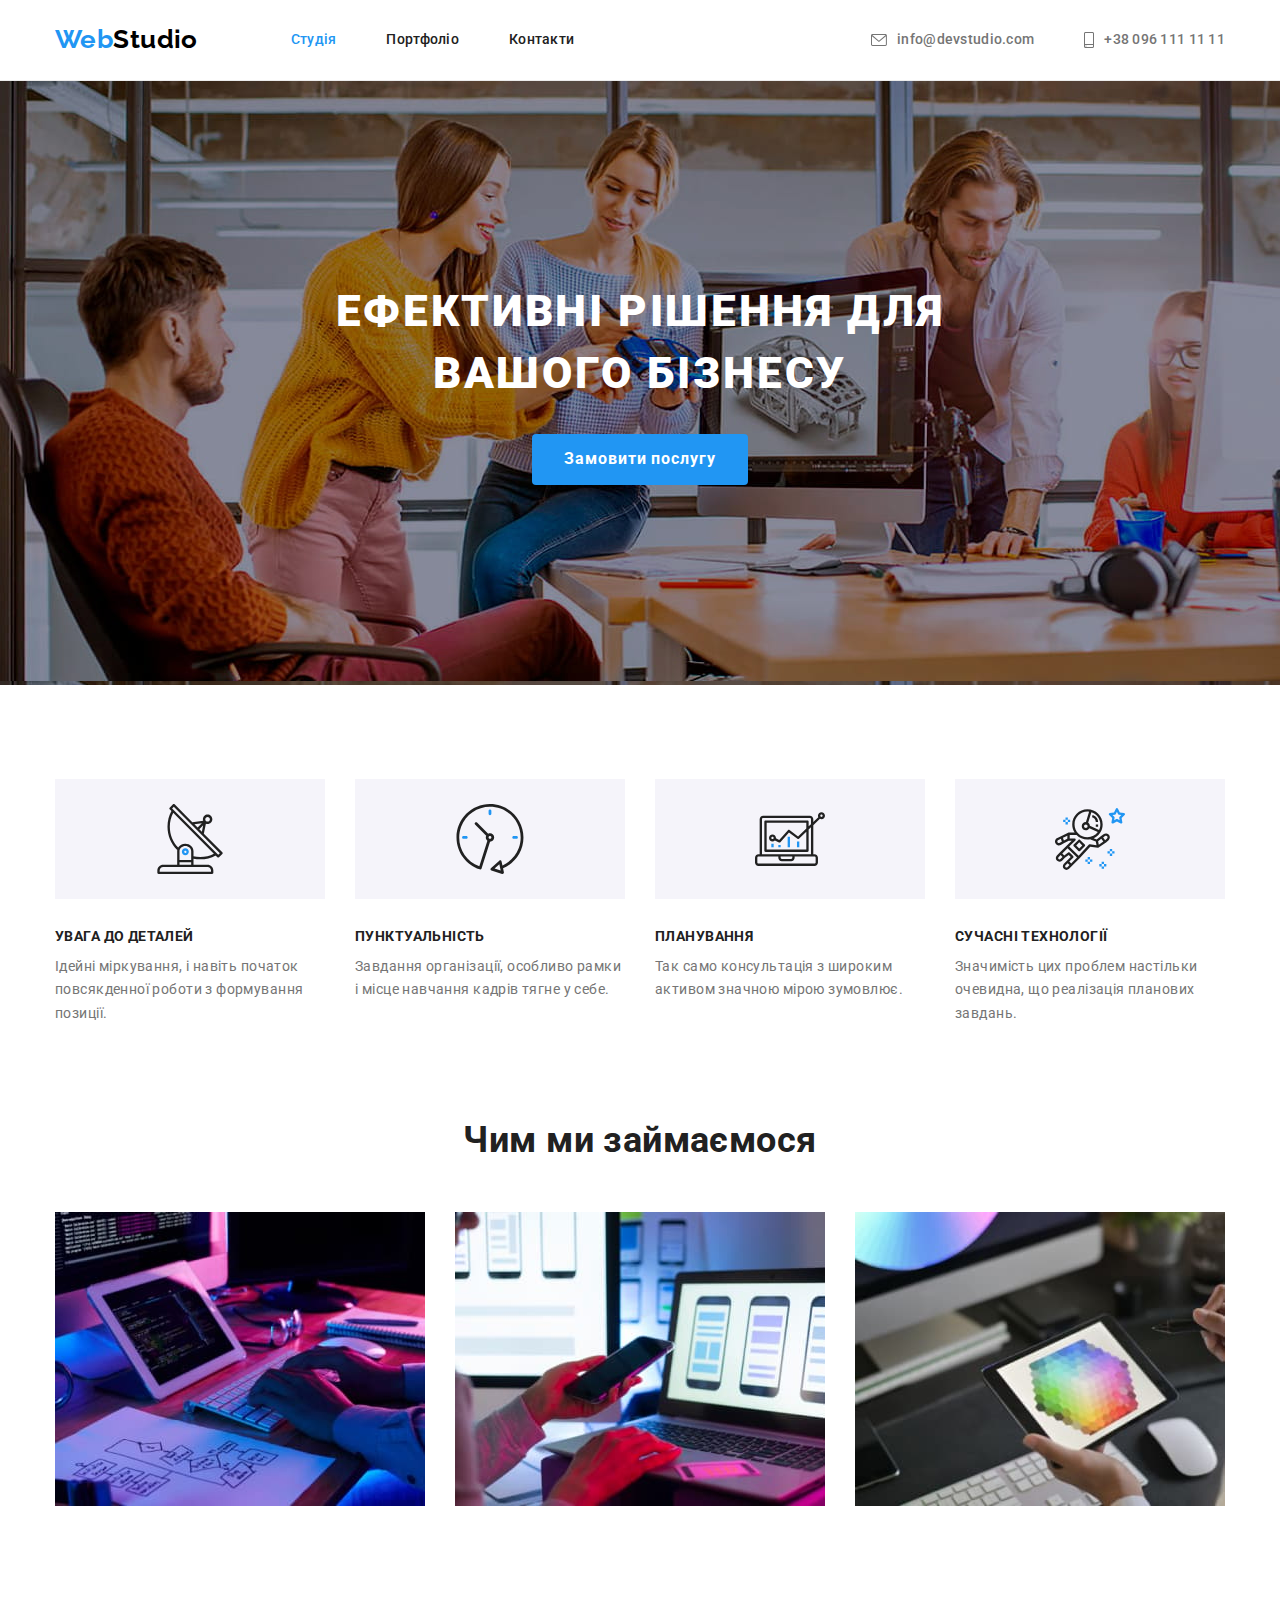
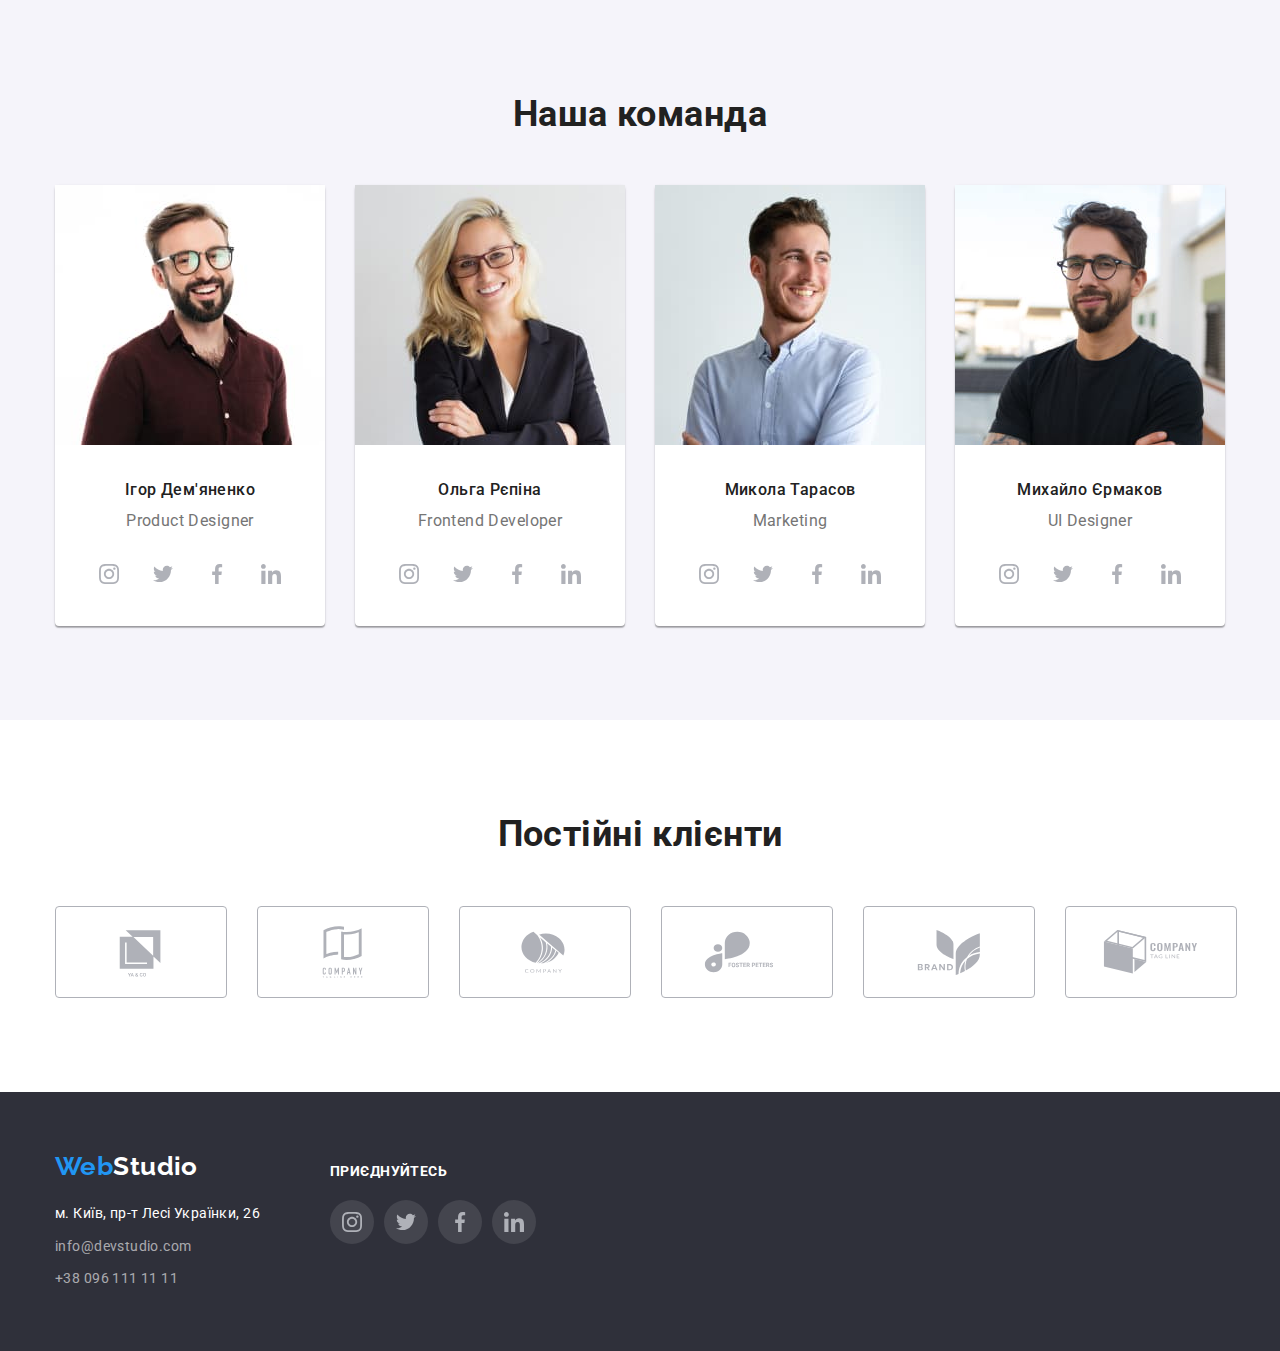
==== commit 3f31a72d: "Иконки" ====
--- a/index.html
+++ b/index.html
@@ -23,8 +23,16 @@
                 </ul>
             </nav>
             <ul class="contacts-links">
-                <li class="item"><a class="contacts-link" href="mailto:info@devstudio.com">info@devstudio.com</a></li>
-                <li class="item"><a class="contacts-link" href="tel:+380961111111">+38 096 111 11 11</a></li>
+                <li class="item">
+                    <a class="contacts-link" href="mailto:info@devstudio.com">
+                        <svg class="contact-smartphone-mail" width="16" height="12"><use href="./images/icons-sprite.svg#icon-mail"></use></svg>info@devstudio.com
+                    </a>
+                </li>
+                <li class="item">
+                    <a class="contacts-link" href="tel:+380961111111">
+                        <svg class="contact-smartphone-icon" width="10" height="16"><use href="./images/icons-sprite.svg#icon-smartphone"></use></svg>+38 096 111 11 11
+                    </a>
+                </li>
             </ul>
         </div>
     </header>
--- a/css/styles.css
+++ b/css/styles.css
@@ -119,10 +119,6 @@
     gap: 50px
 }
 
-/* .site-navigation > .item {
-    padding: 32px 0px;
-} */
-
 .navigation-link {
     display: inline-block;
     padding: 32px 0px;
@@ -144,9 +140,18 @@
     gap: 50px;
 }
 
+.contact-smartphone-mail {
+    margin-right: 10px;
+}
+
+.contact-smartphone-icon {
+    margin-right: 10px;
+}
+
 .contacts-link {    
-    display: inline-block;
+    display: flex;
     padding: 32px 0px;
+    align-items: center;
 
     color: var(--secondary-text-color);
     font-weight: 500;
@@ -169,7 +174,8 @@
     padding: 200px 0px;
     text-align: center;
 
-    background-color: var(--footer-bg-color);  /* Для видимости белого текста */
+    /* background-color: var(--footer-bg-color); */
+    background-image: url(../images/bg.jpg);
     color: var(--white-color);
 }
 
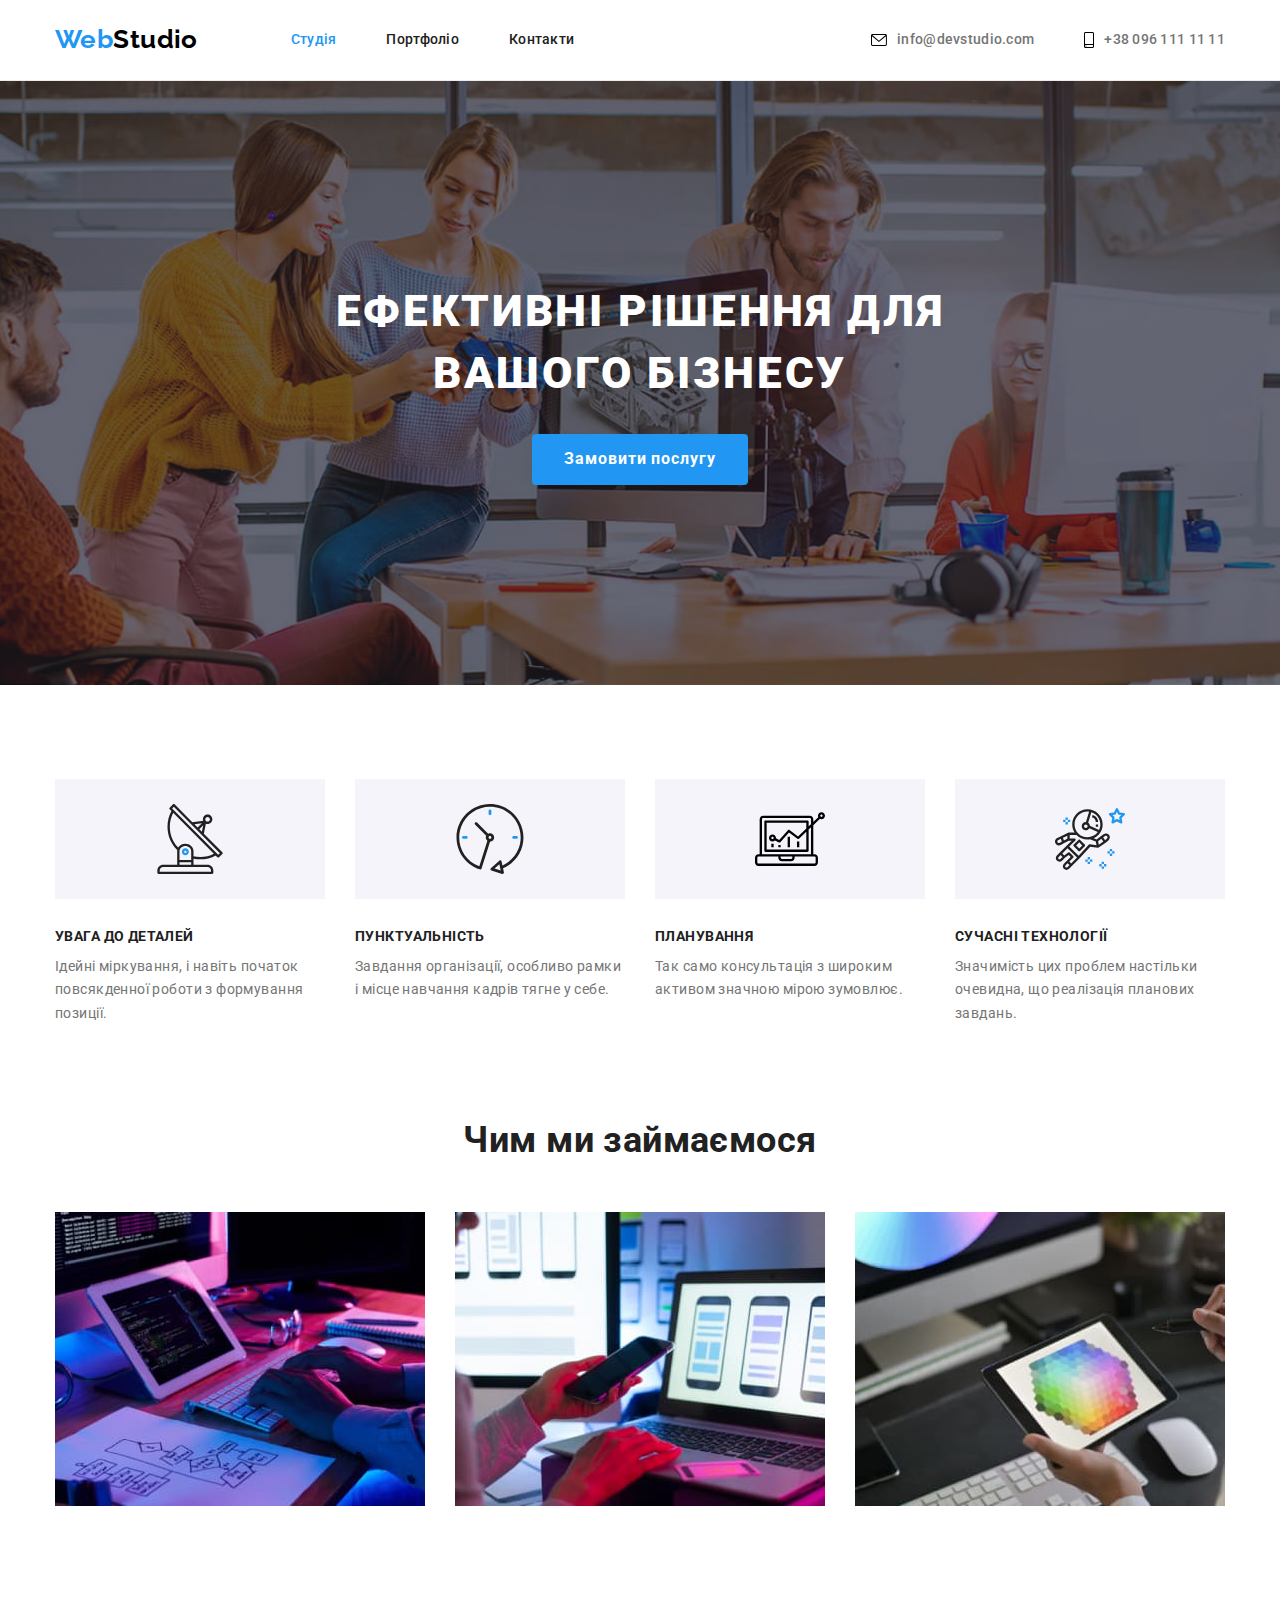
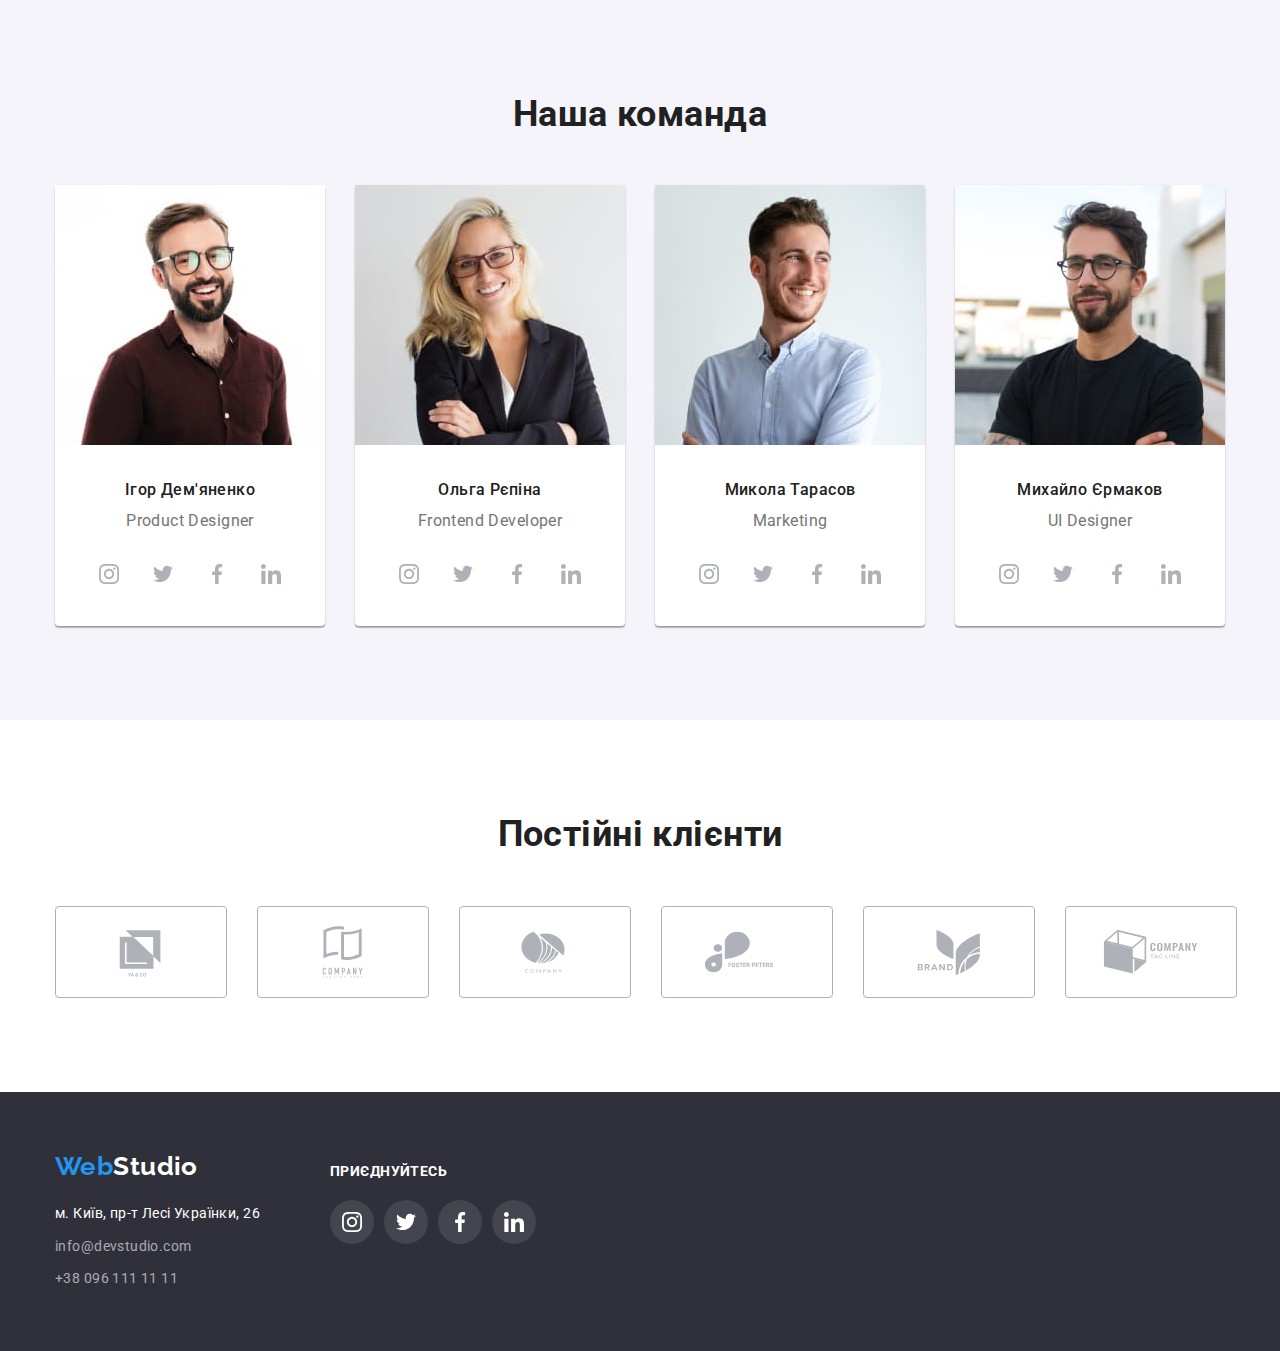
==== commit 5f46d02d: "Эффекты Hover / Focus" ====
--- a/index.html
+++ b/index.html
@@ -25,7 +25,7 @@
             <ul class="contacts-links">
                 <li class="item">
                     <a class="contacts-link" href="mailto:info@devstudio.com">
-                        <svg class="contact-smartphone-mail" width="16" height="12"><use href="./images/icons-sprite.svg#icon-mail"></use></svg>info@devstudio.com
+                        <svg class="contact-mail-icon" width="16" height="12"><use href="./images/icons-sprite.svg#icon-mail"></use></svg>info@devstudio.com
                     </a>
                 </li>
                 <li class="item">
--- a/css/styles.css
+++ b/css/styles.css
@@ -140,12 +140,14 @@
     gap: 50px;
 }
 
-.contact-smartphone-mail {
+.contact-mail-icon {
     margin-right: 10px;
+    color: var(--secondary-text-color);
 }
 
 .contact-smartphone-icon {
     margin-right: 10px;
+    color: var(--secondary-text-color);
 }
 
 .contacts-link {    
@@ -162,6 +164,7 @@
 .contacts-link:hover,
 .contacts-link:focus {
     color: var(--accent-color);
+    fill: var(--accent-color);
 }
 
 .current {
@@ -172,10 +175,16 @@
 
 .hero {
     padding: 200px 0px;
+    max-width: 1600px;
+    margin: 0 auto;
+
+    background-image:
+        linear-gradient(to right, rgba(47, 48, 58, 0.4),rgba(47, 48, 58, 0.4)),
+        url(../images/bg.jpg);
+    background-position: center;
+    background-size: cover;
+
     text-align: center;
-
-    /* background-color: var(--footer-bg-color); */
-    background-image: url(../images/bg.jpg);
     color: var(--white-color);
 }
 
@@ -334,11 +343,19 @@
     height: 44px;
     padding: 12px;
     border-radius: 50%;
-}
-
-.social-networks-icon {
-    fill: currentColor;
-}   
+
+    fill: var(--clients-border-color);
+}
+
+
+
+.social-networks-wrap:hover,
+.social-networks-wrap:focus {
+    background-color: var(--accent-color);
+    fill: var(--primary-bg-color);
+}
+
+
 
 /* Clients */
 
@@ -352,11 +369,14 @@
     flex-basis: calc((100% - 150px) / 6);
     padding: 16px 32px;
     border: 1px solid var(--clients-border-color);
+    fill: var(--clients-border-color);
     border-radius: 4px;
 }
 
-.client-icon {
-
+.clients-list > .item:hover,
+.clients-list > .item:focus {
+    border: 1px solid var(--accent-color);
+    fill: var(--accent-color);
 }
 
 /* Footer */
@@ -434,10 +454,12 @@
     padding: 12px;
     border-radius: 50%;
     background-color: rgba(255, 255, 255, 0.1);
-}
-
-.footer-social-icon {
-
+    fill: var(--primary-bg-color);
+}
+
+.footer-social-wrap:hover,
+.footer-social-wrap:focus {
+    background-color: var(--accent-color);
 }
 
 .footer-flex {
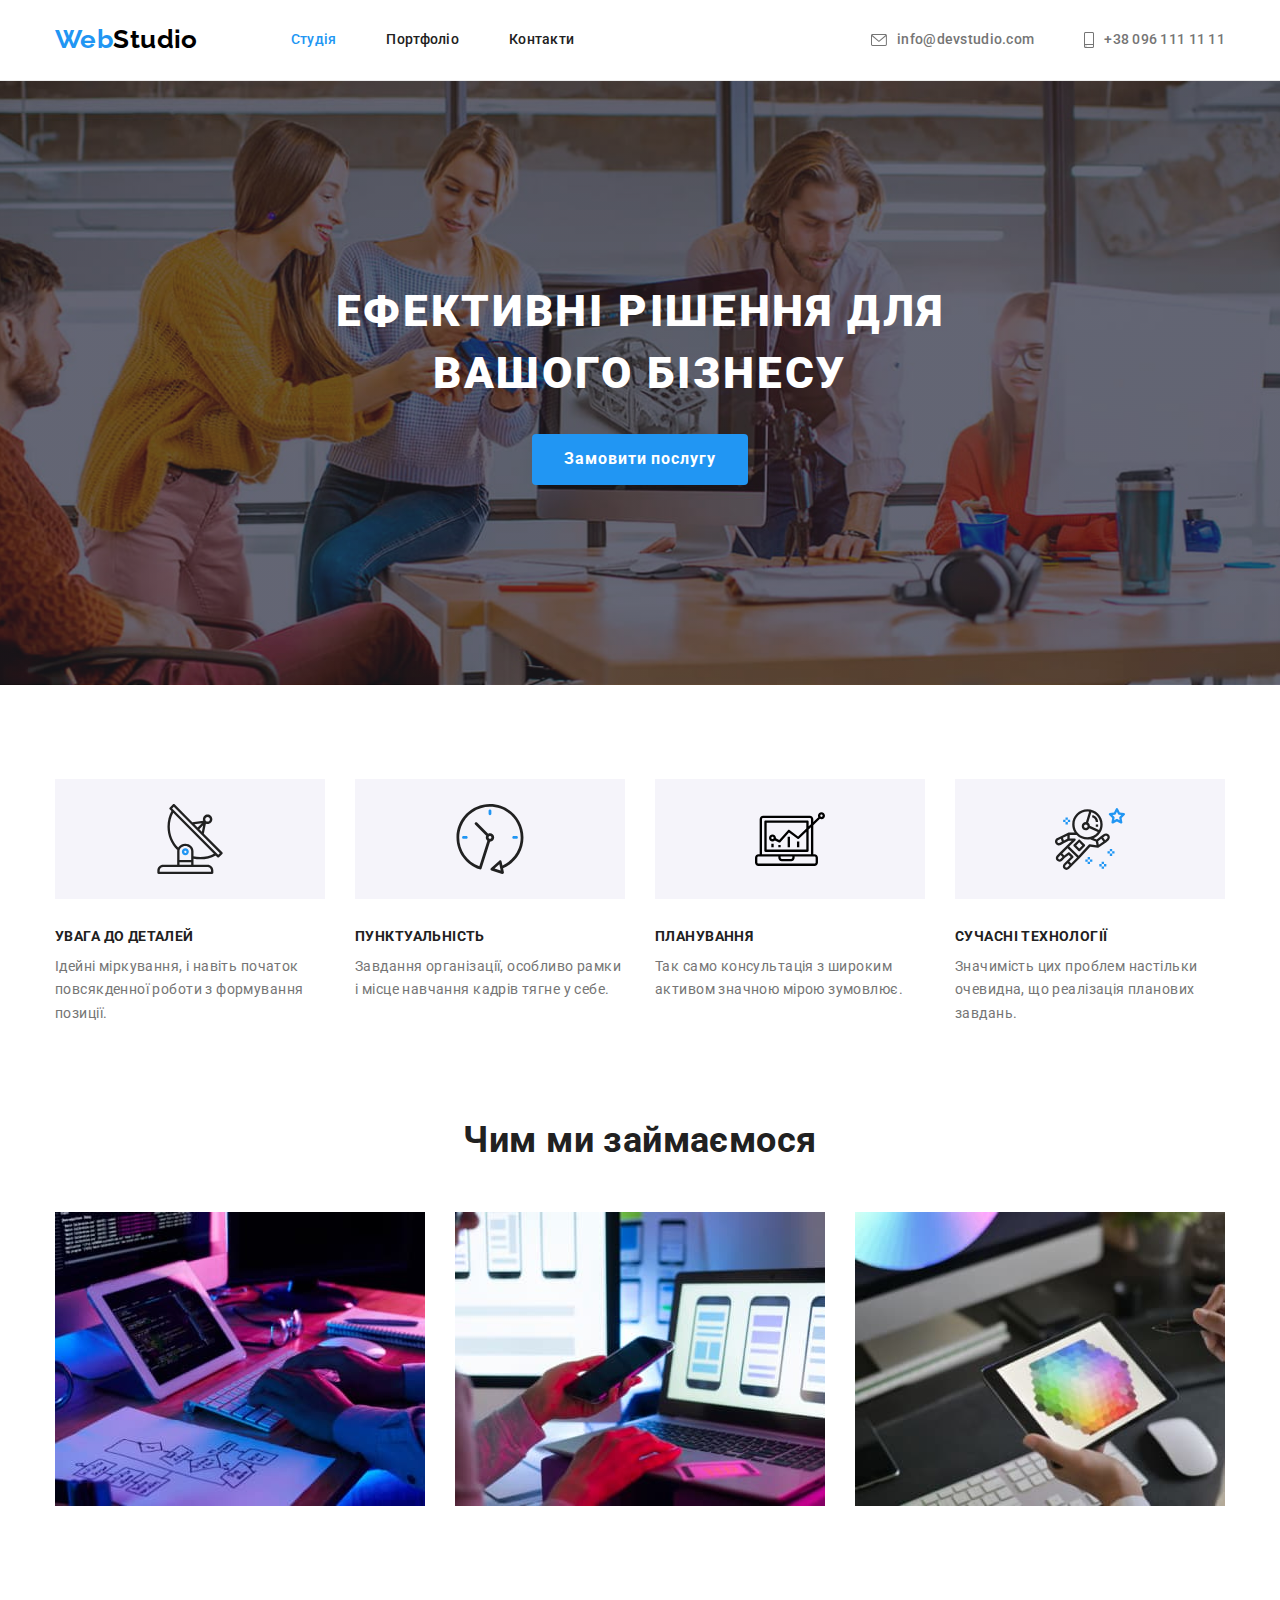
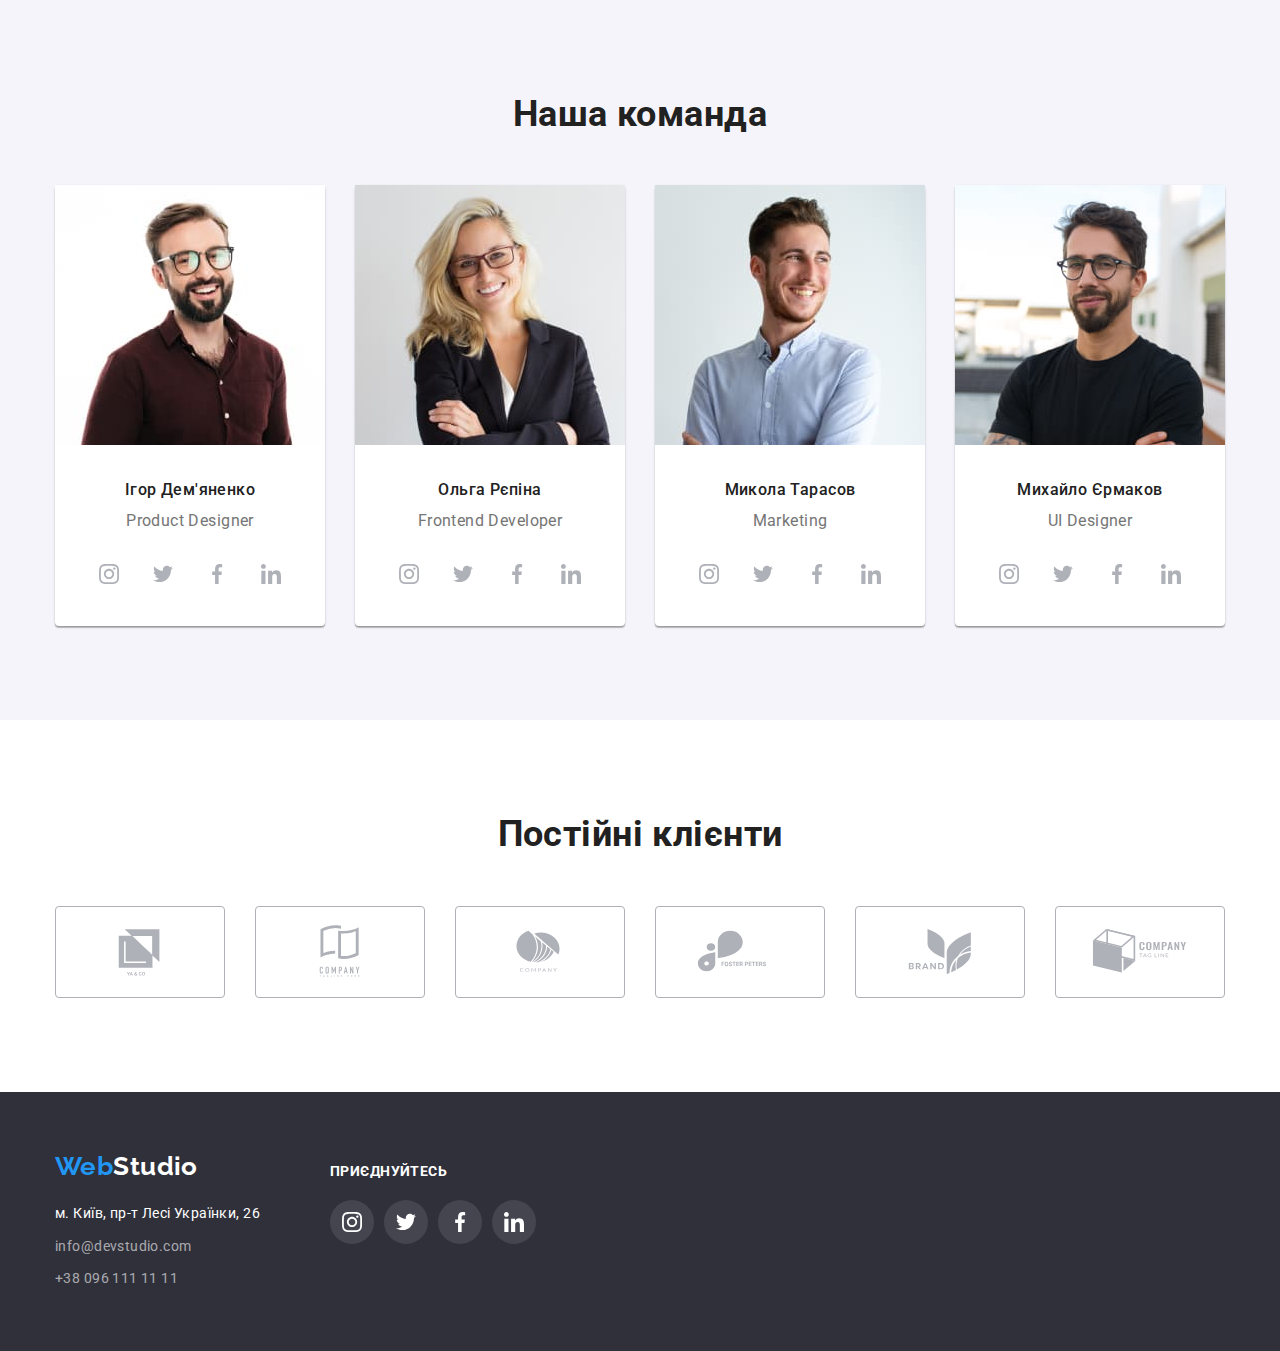
==== commit 2c257308: "Исправления" ====
--- a/index.html
+++ b/index.html
@@ -230,34 +230,46 @@
                 <h2 class="section-title">Постійні клієнти</h2>
                 <ul class="clients-list">
                     <li class="item">
-                        <svg class="client-icon" width="106" height="60">
-                            <use href="./images/icons-sprite.svg#icon-logo1"></use>
-                        </svg>
-                    </li>
-                    <li class="item">
-                        <svg class="client-icon" width="106" height="60">
-                            <use href="./images/icons-sprite.svg#icon-logo2"></use>
-                        </svg>
-                    </li>
-                    <li class="item">
-                        <svg class="client-icon" width="106" height="60">
-                            <use href="./images/icons-sprite.svg#icon-logo3"></use>
-                        </svg>
-                    </li>
-                    <li class="item">
-                        <svg class="client-icon" width="106" height="60">
-                            <use href="./images/icons-sprite.svg#icon-logo4"></use>
-                        </svg>
-                    </li>
-                    <li class="item">
-                        <svg class="client-icon" width="106" height="60">
-                            <use href="./images/icons-sprite.svg#icon-logo5"></use>
-                        </svg>
-                    </li>
-                    <li class="item">
-                        <svg class="client-icon" width="106" height="60">
-                            <use href="./images/icons-sprite.svg#icon-logo6"></use>
-                        </svg>
+                        <a class="clients-icon-wrap" href="">
+                            <svg class="client-icon" width="106" height="60">
+                                <use href="./images/icons-sprite.svg#icon-logo1"></use>
+                            </svg>
+                        </a>
+                    </li>
+                    <li class="item">
+                        <a class="clients-icon-wrap" href="">
+                            <svg class="client-icon" width="106" height="60">
+                                <use href="./images/icons-sprite.svg#icon-logo2"></use>
+                            </svg>
+                        </a>
+                    </li>
+                    <li class="item">
+                        <a class="clients-icon-wrap" href="">
+                            <svg class="client-icon" width="106" height="60">
+                                <use href="./images/icons-sprite.svg#icon-logo3"></use>
+                            </svg>
+                        </a>
+                    </li>
+                    <li class="item">
+                        <a class="clients-icon-wrap" href="">
+                            <svg class="client-icon" width="106" height="60">
+                                <use href="./images/icons-sprite.svg#icon-logo4"></use>
+                            </svg>
+                        </a>
+                    </li>
+                    <li class="item">
+                        <a class="clients-icon-wrap" href="">
+                            <svg class="client-icon" width="106" height="60">
+                                <use href="./images/icons-sprite.svg#icon-logo5"></use>
+                            </svg>
+                        </a>
+                    </li>
+                    <li class="item">
+                        <a class="clients-icon-wrap" href="">
+                            <svg class="client-icon" width="106" height="60">
+                                <use href="./images/icons-sprite.svg#icon-logo6"></use>
+                            </svg>
+                        </a>
                     </li>
                 </ul>
             </div>
@@ -277,28 +289,36 @@
             </div>
             <div class="footer-second-colomn">
                 <span class="footer-social-title">ПРИЄДНУЙТЕСЬ</span>
-                <div class="footer-social-networks">
-                    <a class="footer-social-wrap" href="#">
-                        <svg class="footer-social-icon" width="20" height="20">
-                            <use href="./images/icons-sprite.svg#icon-instagram"></use>
-                        </svg>
-                    </a>
-                    <a class="footer-social-wrap" href="#">
-                        <svg class="footer-social-icon" width="20" height="20">
-                            <use href="./images/icons-sprite.svg#icon-twitter"></use>
-                        </svg>
-                    </a>
-                    <a class="footer-social-wrap" href="#">
-                        <svg class="footer-social-icon" width="20" height="20">
-                            <use href="./images/icons-sprite.svg#icon-facebook"></use>
-                        </svg>
-                    </a>
-                    <a class="footer-social-wrap" href="#">
-                        <svg class="footer-social-icon" width="20" height="20">
-                            <use href="./images/icons-sprite.svg#icon-linkedin"></use>
-                        </svg>
-                    </a>
-                </div>
+                <ul class="footer-social-networks">
+                    <li>
+                        <a class="footer-social-wrap" href="#">
+                            <svg class="footer-social-icon" width="20" height="20">
+                                <use href="./images/icons-sprite.svg#icon-instagram"></use>
+                            </svg>
+                        </a>
+                    </li>
+                    <li>
+                        <a class="footer-social-wrap" href="#">
+                            <svg class="footer-social-icon" width="20" height="20">
+                                <use href="./images/icons-sprite.svg#icon-twitter"></use>
+                            </svg>
+                        </a>
+                    </li>
+                    <li>
+                        <a class="footer-social-wrap" href="#">
+                            <svg class="footer-social-icon" width="20" height="20">
+                                <use href="./images/icons-sprite.svg#icon-facebook"></use>
+                            </svg>
+                        </a>
+                    </li>
+                    <li>
+                        <a class="footer-social-wrap" href="#">
+                            <svg class="footer-social-icon" width="20" height="20">
+                                <use href="./images/icons-sprite.svg#icon-linkedin"></use>
+                            </svg>
+                        </a>
+                    </li>
+                </ul>
             </div>
         </div>
     </footer>
--- a/css/styles.css
+++ b/css/styles.css
@@ -142,12 +142,11 @@
 
 .contact-mail-icon {
     margin-right: 10px;
-    color: var(--secondary-text-color);
+
 }
 
 .contact-smartphone-icon {
     margin-right: 10px;
-    color: var(--secondary-text-color);
 }
 
 .contacts-link {    
@@ -159,6 +158,8 @@
     font-weight: 500;
     line-height: 1.14;
     letter-spacing: 0.02em;
+
+    fill: var(--secondary-text-color);
 }
 
 .contacts-link:hover,
@@ -248,9 +249,11 @@
 }
 
 .benefits-icon-wrap {
+    display: flex;
+    justify-content: center;
+    align-items: center;
     width: 270px;
     height: 120px;
-    padding: 25px 100px;
     margin-bottom: 30px;
     background-color: var(--secondary-bg-color)
 }
@@ -339,9 +342,11 @@
 }
 
 .social-networks-wrap {
+    display: flex;
     width: 44px;
     height: 44px;
-    padding: 12px;
+    justify-content: center;
+    align-items: center;
     border-radius: 50%;
 
     fill: var(--clients-border-color);
@@ -364,17 +369,20 @@
     gap: 30px;
 }
 
-.clients-list > .item {
+.clients-icon-wrap {
+    display: flex;
     height: 92px;
-    flex-basis: calc((100% - 150px) / 6);
-    padding: 16px 32px;
+    width: 170px;
+    /* flex-basis: calc((100% - 150px) / 6); */
+    justify-content: center;
+    align-items: center;
     border: 1px solid var(--clients-border-color);
     fill: var(--clients-border-color);
     border-radius: 4px;
 }
 
-.clients-list > .item:hover,
-.clients-list > .item:focus {
+.clients-icon-wrap:hover,
+.clients-icon-wrap:focus {
     border: 1px solid var(--accent-color);
     fill: var(--accent-color);
 }
@@ -449,9 +457,11 @@
 }
 
 .footer-social-wrap {
+    display: flex;
+    justify-content: center;
+    align-items: center;
     width: 44px;
     height: 44px;
-    padding: 12px;
     border-radius: 50%;
     background-color: rgba(255, 255, 255, 0.1);
     fill: var(--primary-bg-color);
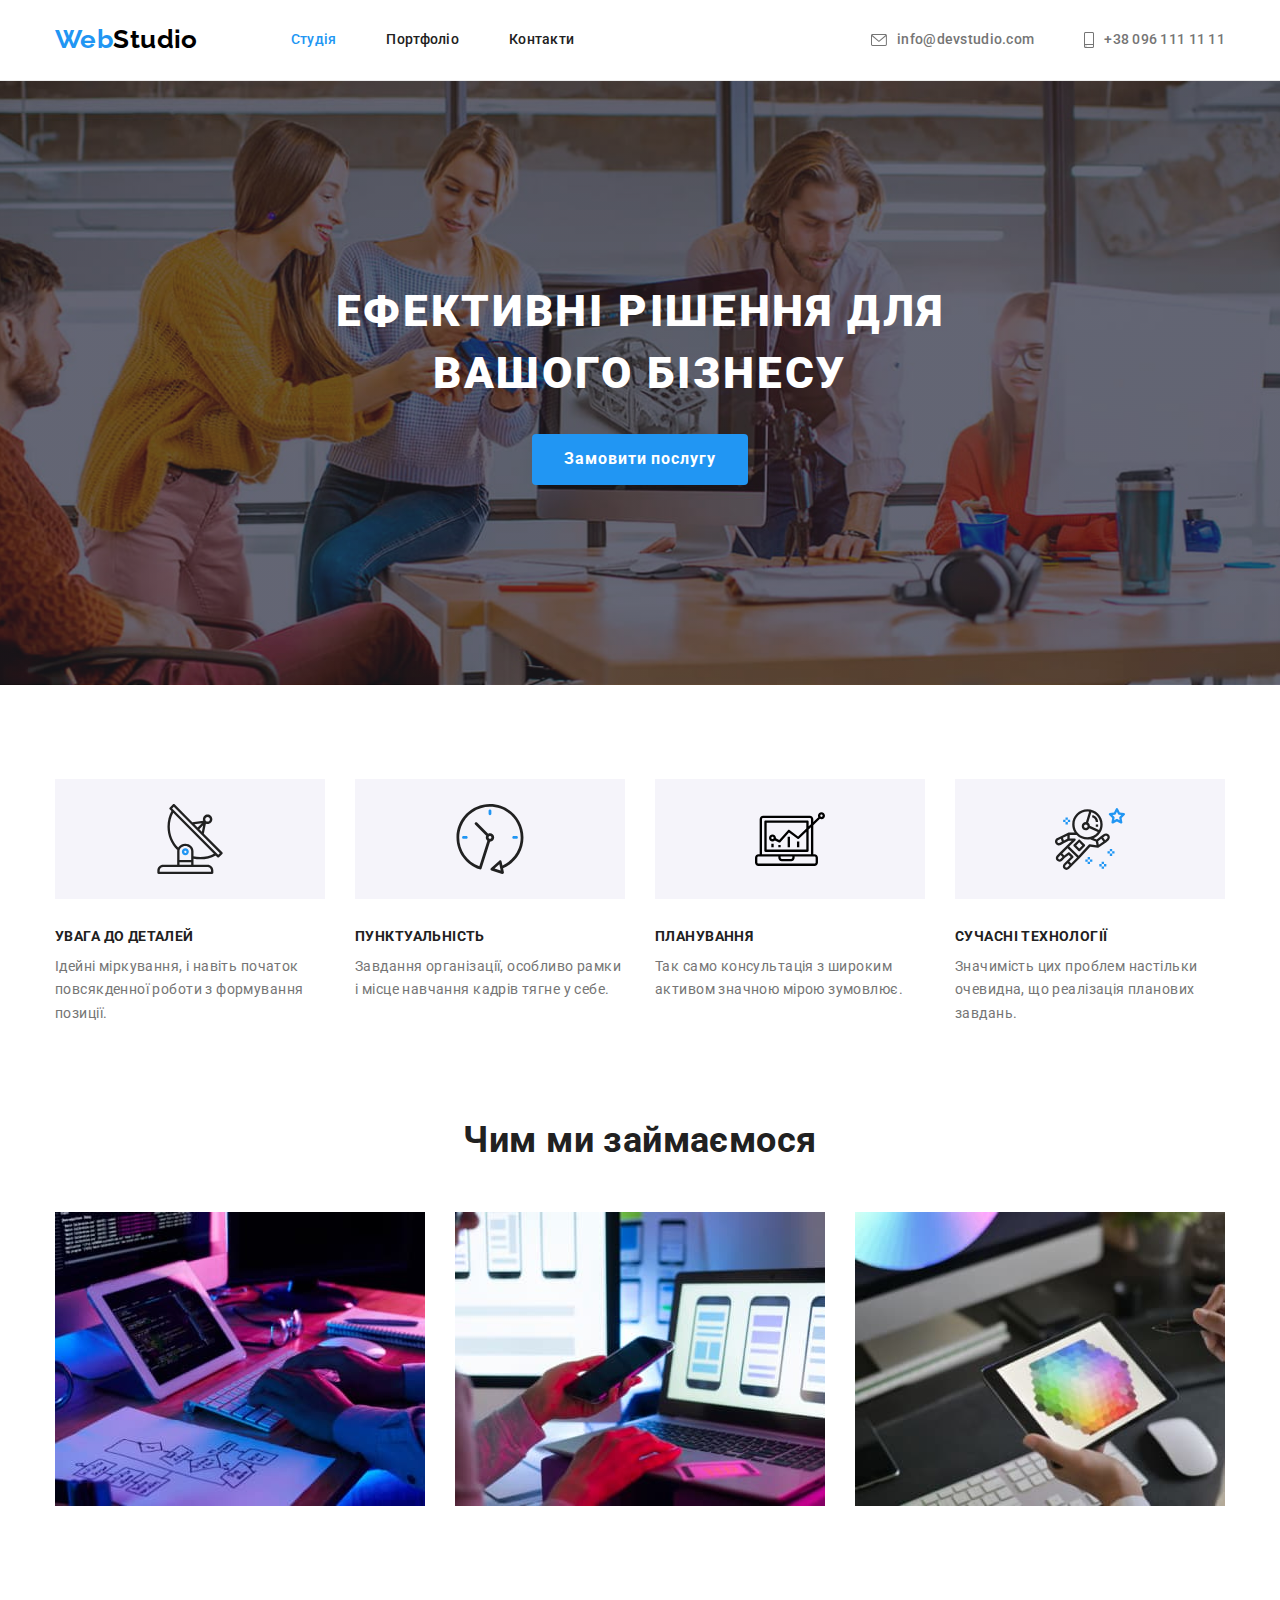
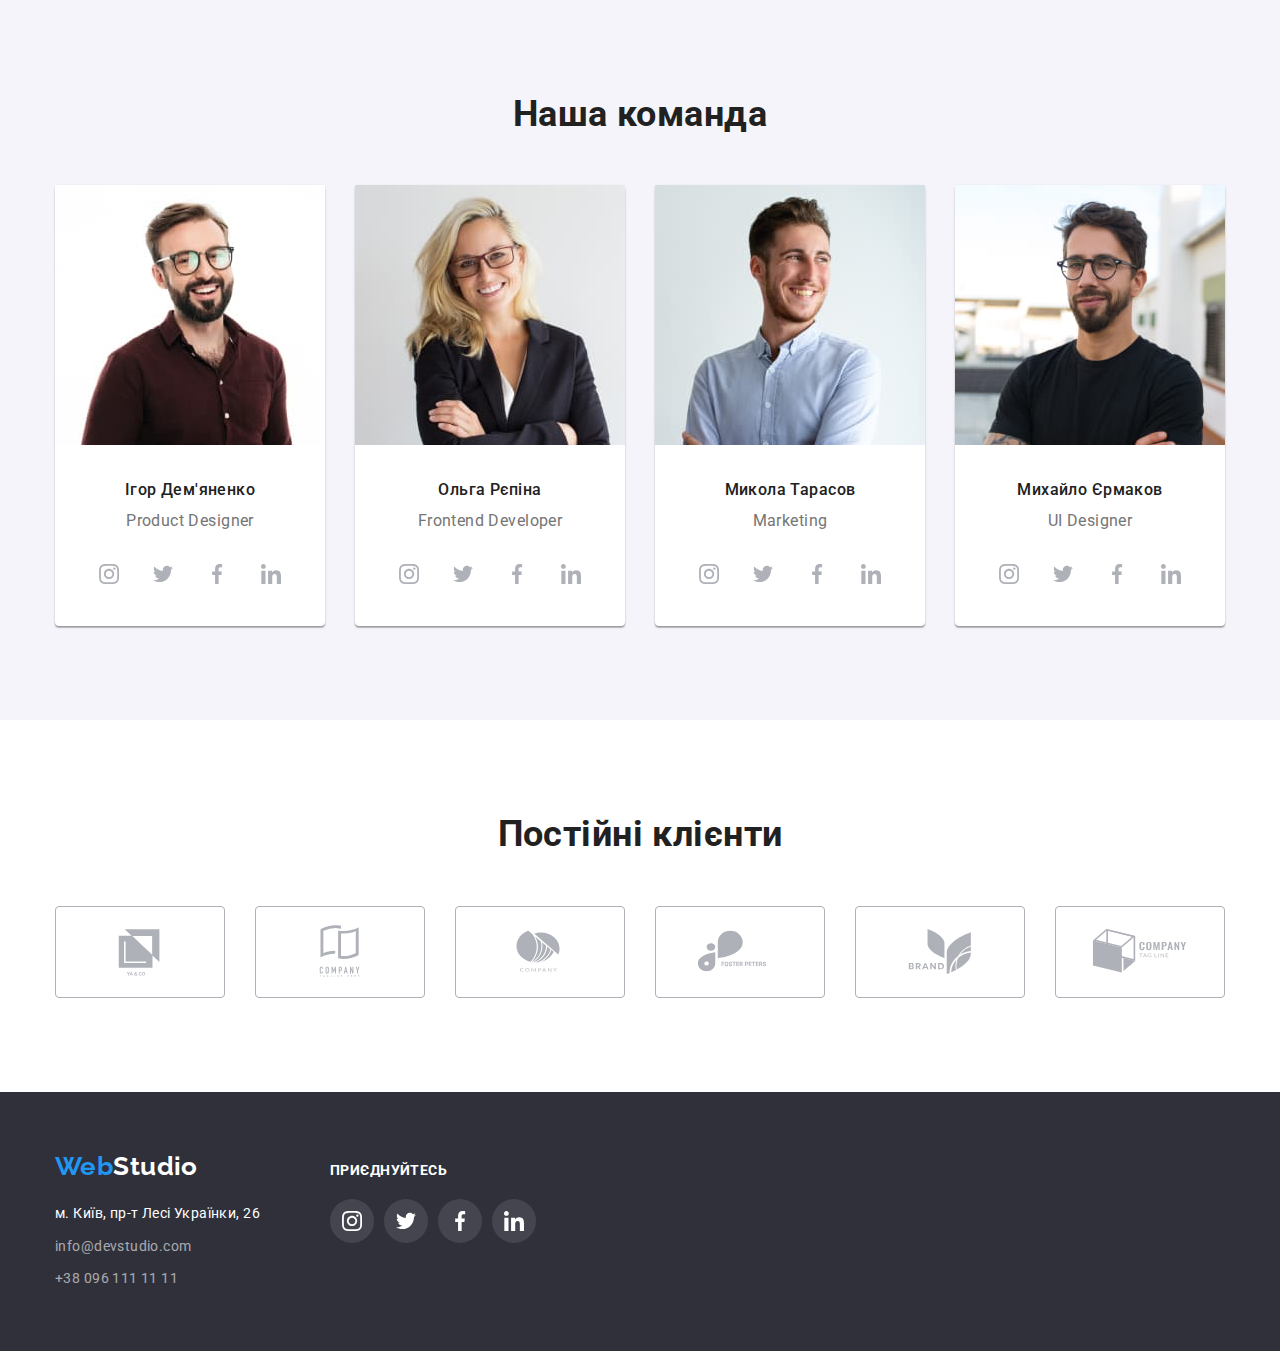
==== commit 62beba67: "Исправления" ====
--- a/index.html
+++ b/index.html
@@ -288,7 +288,7 @@
                 </address>
             </div>
             <div class="footer-second-colomn">
-                <span class="footer-social-title">ПРИЄДНУЙТЕСЬ</span>
+                <p class="footer-social-title">ПРИЄДНУЙТЕСЬ</p>
                 <ul class="footer-social-networks">
                     <li>
                         <a class="footer-social-wrap" href="#">
--- a/css/styles.css
+++ b/css/styles.css
@@ -440,7 +440,6 @@
 
 .footer-social-title {
     display: inline-block;
-    margin-top: 12px;
     margin-bottom: 20px;
 
     font-weight: 700;
@@ -474,6 +473,7 @@
 
 .footer-flex {
     display: flex;
+    align-items: baseline;
 }
 
 /* PAGE PORTFOLIO */
@@ -517,12 +517,13 @@
     gap: 30px;
 }
 
-.works-list > .item {
+.work-link {
+    display: block;
     flex-basis: calc((100% - 60px) / 3);
 }
 
-.works-list>.item:hover,
-.works-list>.item:focus {
+.work-link:hover,
+.work-link:focus {
     box-shadow: 0px 1px 1px rgba(0, 0, 0, 0.12), 0px 4px 4px rgba(0, 0, 0, 0.06), 1px 4px 6px rgba(0, 0, 0, 0.16);
 }
 
